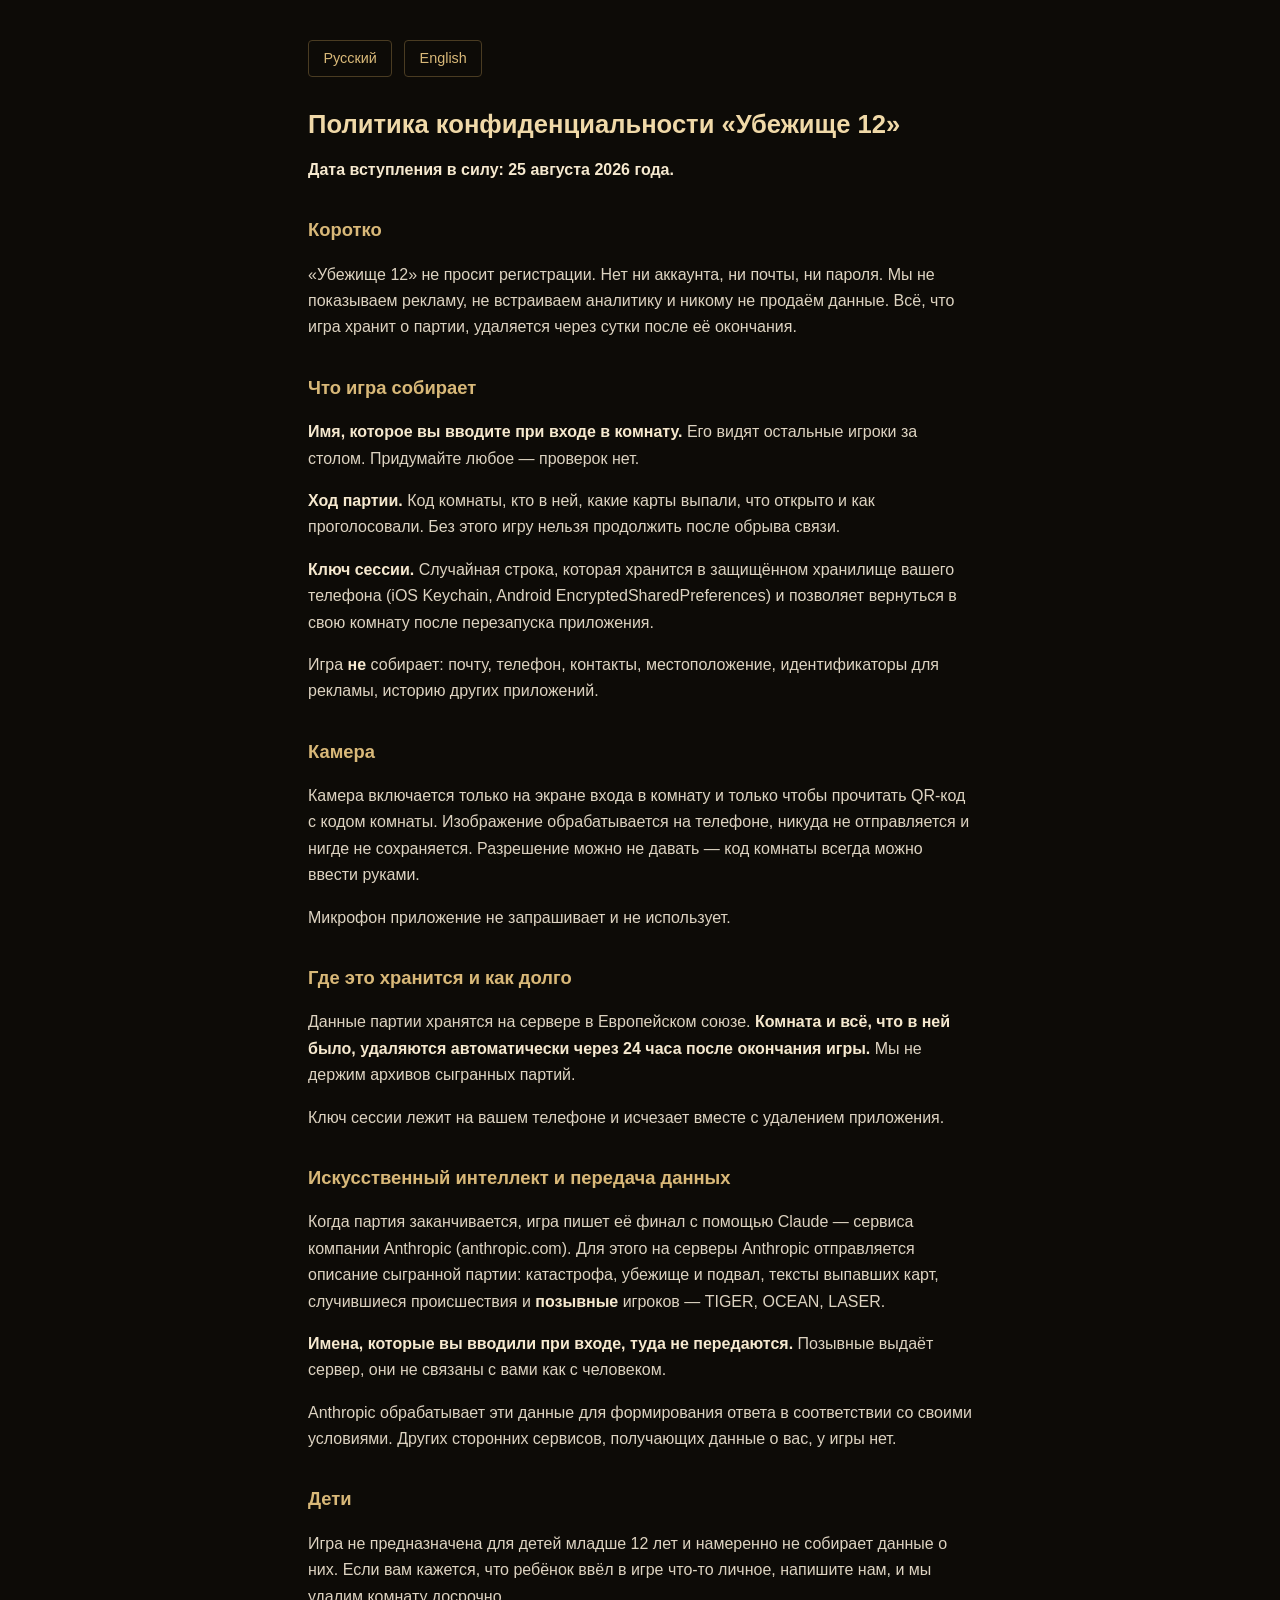
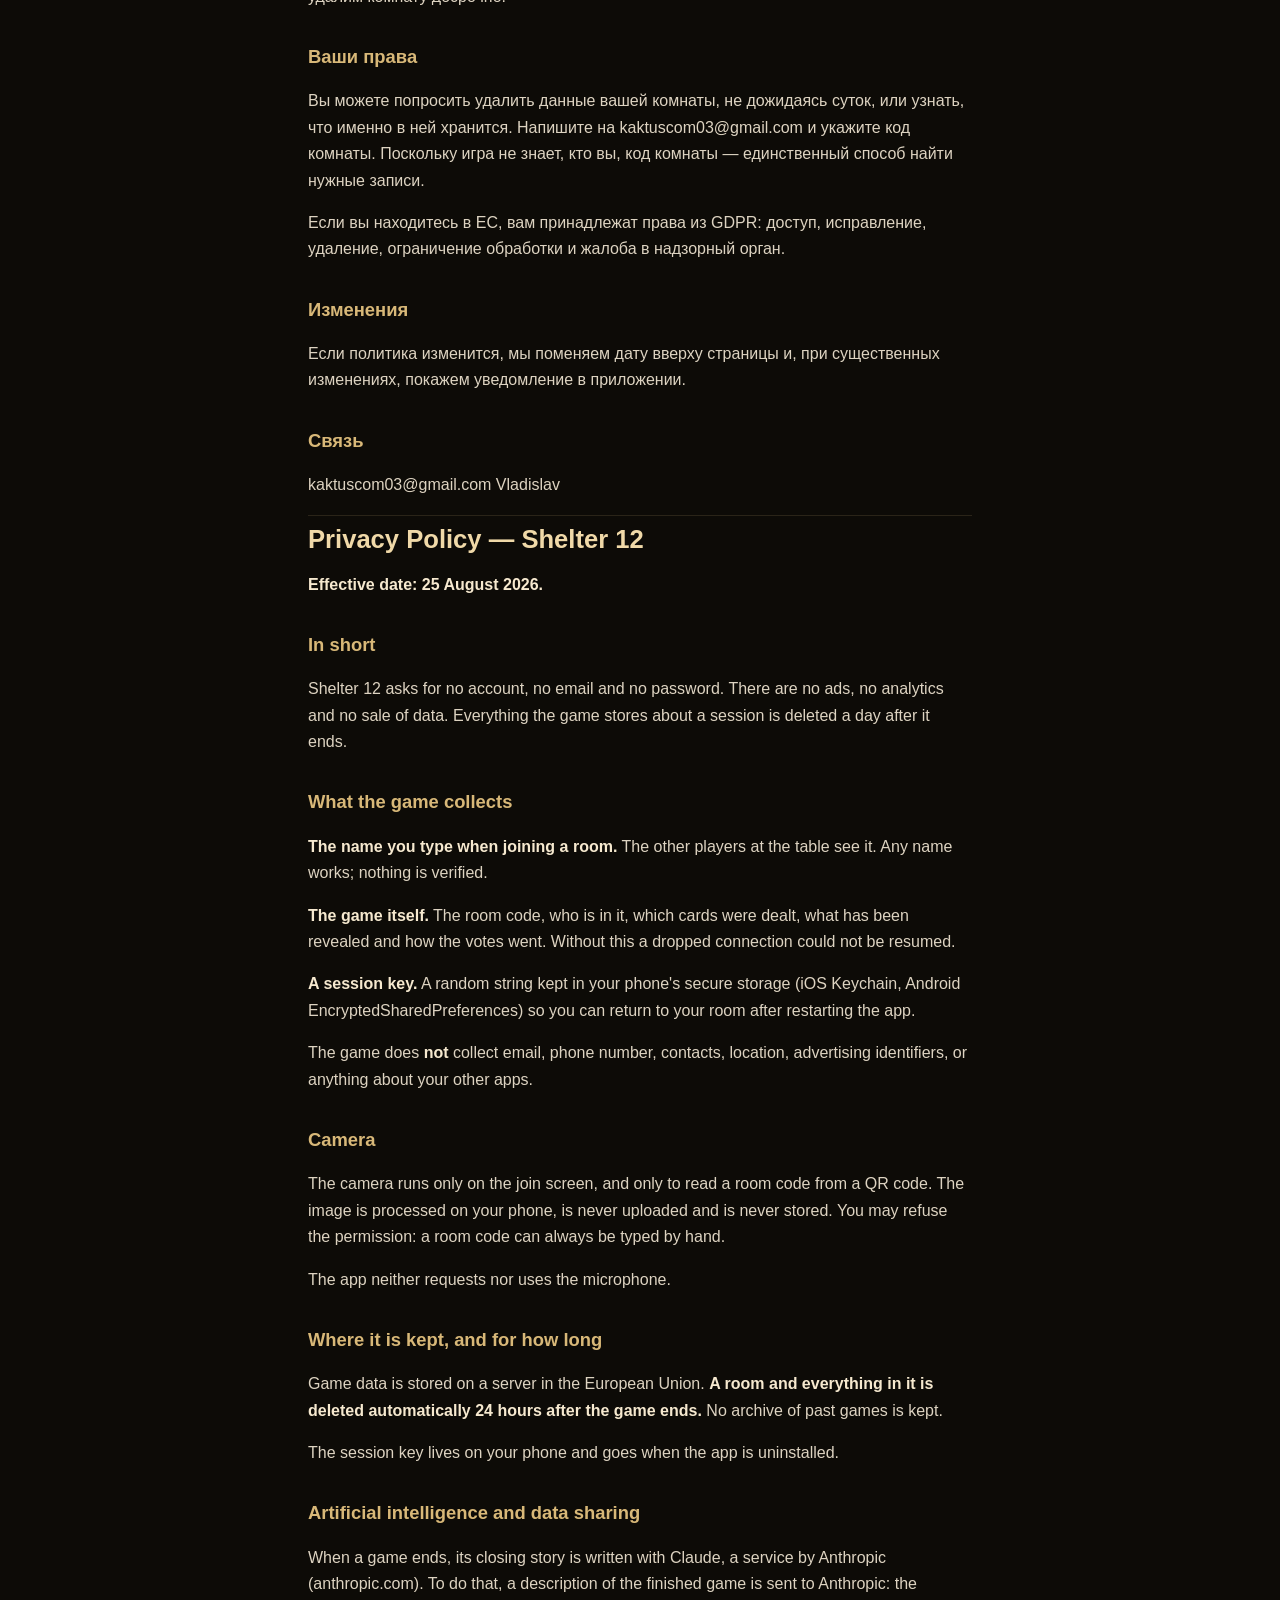
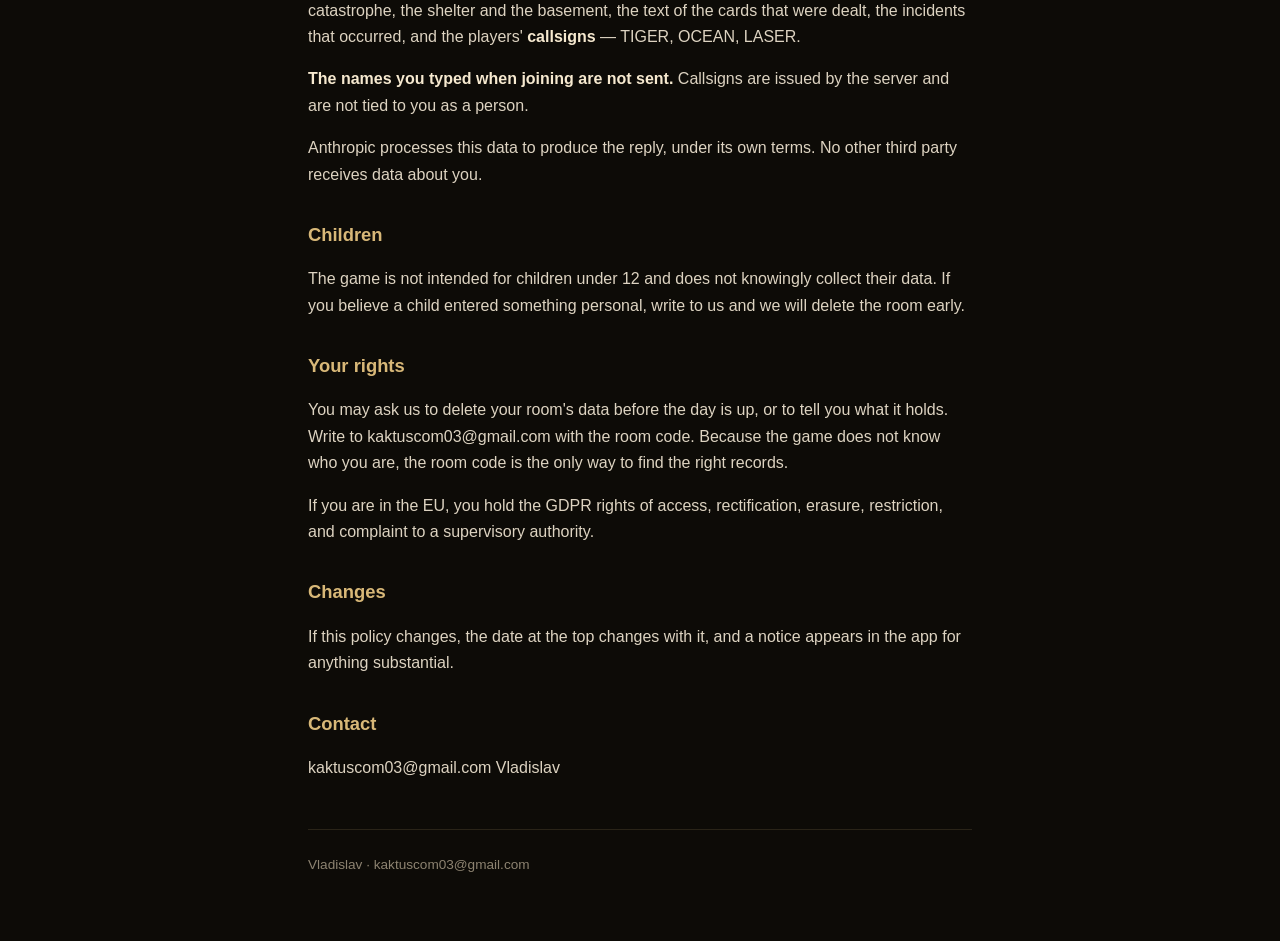
==== index.html @ 27c02cfc "publish the privacy policy the stores link to" ====
<!doctype html>
<html lang="ru">
<head>
<meta charset="utf-8">
<meta name="viewport" content="width=device-width, initial-scale=1">
<title>Убежище 12 — политика конфиденциальности</title>
<style>
  :root { color-scheme: dark; }
  * { box-sizing: border-box; }
  body {
    margin: 0;
    background: #0d0b07;
    color: #e6ddcc;
    font: 16px/1.65 -apple-system, BlinkMacSystemFont, "Segoe UI", Roboto, sans-serif;
  }
  main { max-width: 44rem; margin: 0 auto; padding: 2.5rem 1.25rem 4rem; }
  h1 { font-size: 1.6rem; line-height: 1.25; color: #f0d9a8; margin: 2.5rem 0 1rem; }
  h1:first-of-type { margin-top: 0; }
  h2 { font-size: 1.15rem; color: #d8b878; margin: 2rem 0 .6rem; }
  p, li { color: #ddd3c1; }
  strong { color: #f6e9cf; }
  code { background: #1c1811; padding: .1em .35em; border-radius: 3px; font-size: .92em; color: #f0d9a8; }
  ul { padding-left: 1.2rem; }
  li { margin: .3rem 0; }
  hr { border: 0; border-top: 1px solid #2a2418; }
  .langs { display: flex; gap: .75rem; margin-bottom: 2rem; }
  .langs a {
    color: #d8b878; text-decoration: none; border: 1px solid #4a3c22;
    padding: .35rem .9rem; border-radius: 4px; font-size: .9rem;
  }
  .langs a:hover { background: #1c1811; }
  section { scroll-margin-top: 1rem; }
  footer { margin-top: 3rem; padding-top: 1.5rem; border-top: 1px solid #2a2418; color: #8d8371; font-size: .85rem; }
</style>
</head>
<body>
<main>
  <nav class="langs"><a href="#ru">Русский</a><a href="#en">English</a></nav>
  <section id="ru">
<h1>Политика конфиденциальности «Убежище 12»</h1>
<p><strong>Дата вступления в силу: 25 августа 2026 года.</strong></p>
<h2>Коротко</h2>
<p>«Убежище 12» не просит регистрации. Нет ни аккаунта, ни почты, ни пароля. Мы не показываем рекламу, не встраиваем аналитику и никому не продаём данные. Всё, что игра хранит о партии, удаляется через сутки после её окончания.</p>
<h2>Что игра собирает</h2>
<p><strong>Имя, которое вы вводите при входе в комнату.</strong> Его видят остальные игроки за столом. Придумайте любое — проверок нет.</p>
<p><strong>Ход партии.</strong> Код комнаты, кто в ней, какие карты выпали, что открыто и как проголосовали. Без этого игру нельзя продолжить после обрыва связи.</p>
<p><strong>Ключ сессии.</strong> Случайная строка, которая хранится в защищённом хранилище вашего телефона (iOS Keychain, Android EncryptedSharedPreferences) и позволяет вернуться в свою комнату после перезапуска приложения.</p>
<p>Игра <strong>не</strong> собирает: почту, телефон, контакты, местоположение, идентификаторы для рекламы, историю других приложений.</p>
<h2>Камера</h2>
<p>Камера включается только на экране входа в комнату и только чтобы прочитать QR-код с кодом комнаты. Изображение обрабатывается на телефоне, никуда не отправляется и нигде не сохраняется. Разрешение можно не давать — код комнаты всегда можно ввести руками.</p>
<p>Микрофон приложение не запрашивает и не использует.</p>
<h2>Где это хранится и как долго</h2>
<p>Данные партии хранятся на сервере в Европейском союзе. <strong>Комната и всё, что в ней было, удаляются автоматически через 24 часа после окончания игры.</strong> Мы не держим архивов сыгранных партий.</p>
<p>Ключ сессии лежит на вашем телефоне и исчезает вместе с удалением приложения.</p>
<h2>Искусственный интеллект и передача данных</h2>
<p>Когда партия заканчивается, игра пишет её финал с помощью Claude — сервиса компании Anthropic (anthropic.com). Для этого на серверы Anthropic отправляется описание сыгранной партии: катастрофа, убежище и подвал, тексты выпавших карт, случившиеся происшествия и <strong>позывные</strong> игроков — TIGER, OCEAN, LASER.</p>
<p><strong>Имена, которые вы вводили при входе, туда не передаются.</strong> Позывные выдаёт сервер, они не связаны с вами как с человеком.</p>
<p>Anthropic обрабатывает эти данные для формирования ответа в соответствии со своими условиями. Других сторонних сервисов, получающих данные о вас, у игры нет.</p>
<h2>Дети</h2>
<p>Игра не предназначена для детей младше 12 лет и намеренно не собирает данные о них. Если вам кажется, что ребёнок ввёл в игре что-то личное, напишите нам, и мы удалим комнату досрочно.</p>
<h2>Ваши права</h2>
<p>Вы можете попросить удалить данные вашей комнаты, не дожидаясь суток, или узнать, что именно в ней хранится. Напишите на kaktuscom03@gmail.com и укажите код комнаты. Поскольку игра не знает, кто вы, код комнаты — единственный способ найти нужные записи.</p>
<p>Если вы находитесь в ЕС, вам принадлежат права из GDPR: доступ, исправление, удаление, ограничение обработки и жалоба в надзорный орган.</p>
<h2>Изменения</h2>
<p>Если политика изменится, мы поменяем дату вверху страницы и, при существенных изменениях, покажем уведомление в приложении.</p>
<h2>Связь</h2>
<p>kaktuscom03@gmail.com Vladislav</p>
  </section>
  <hr>
  <section id="en">
<h1>Privacy Policy — Shelter 12</h1>
<p><strong>Effective date: 25 August 2026.</strong></p>
<h2>In short</h2>
<p>Shelter 12 asks for no account, no email and no password. There are no ads, no analytics and no sale of data. Everything the game stores about a session is deleted a day after it ends.</p>
<h2>What the game collects</h2>
<p><strong>The name you type when joining a room.</strong> The other players at the table see it. Any name works; nothing is verified.</p>
<p><strong>The game itself.</strong> The room code, who is in it, which cards were dealt, what has been revealed and how the votes went. Without this a dropped connection could not be resumed.</p>
<p><strong>A session key.</strong> A random string kept in your phone's secure storage (iOS Keychain, Android EncryptedSharedPreferences) so you can return to your room after restarting the app.</p>
<p>The game does <strong>not</strong> collect email, phone number, contacts, location, advertising identifiers, or anything about your other apps.</p>
<h2>Camera</h2>
<p>The camera runs only on the join screen, and only to read a room code from a QR code. The image is processed on your phone, is never uploaded and is never stored. You may refuse the permission: a room code can always be typed by hand.</p>
<p>The app neither requests nor uses the microphone.</p>
<h2>Where it is kept, and for how long</h2>
<p>Game data is stored on a server in the European Union. <strong>A room and everything in it is deleted automatically 24 hours after the game ends.</strong> No archive of past games is kept.</p>
<p>The session key lives on your phone and goes when the app is uninstalled.</p>
<h2>Artificial intelligence and data sharing</h2>
<p>When a game ends, its closing story is written with Claude, a service by Anthropic (anthropic.com). To do that, a description of the finished game is sent to Anthropic: the catastrophe, the shelter and the basement, the text of the cards that were dealt, the incidents that occurred, and the players' <strong>callsigns</strong> — TIGER, OCEAN, LASER.</p>
<p><strong>The names you typed when joining are not sent.</strong> Callsigns are issued by the server and are not tied to you as a person.</p>
<p>Anthropic processes this data to produce the reply, under its own terms. No other third party receives data about you.</p>
<h2>Children</h2>
<p>The game is not intended for children under 12 and does not knowingly collect their data. If you believe a child entered something personal, write to us and we will delete the room early.</p>
<h2>Your rights</h2>
<p>You may ask us to delete your room's data before the day is up, or to tell you what it holds. Write to kaktuscom03@gmail.com with the room code. Because the game does not know who you are, the room code is the only way to find the right records.</p>
<p>If you are in the EU, you hold the GDPR rights of access, rectification, erasure, restriction, and complaint to a supervisory authority.</p>
<h2>Changes</h2>
<p>If this policy changes, the date at the top changes with it, and a notice appears in the app for anything substantial.</p>
<h2>Contact</h2>
<p>kaktuscom03@gmail.com Vladislav</p>
  </section>
  <footer>Vladislav · kaktuscom03@gmail.com</footer>
</main>
</body>
</html>
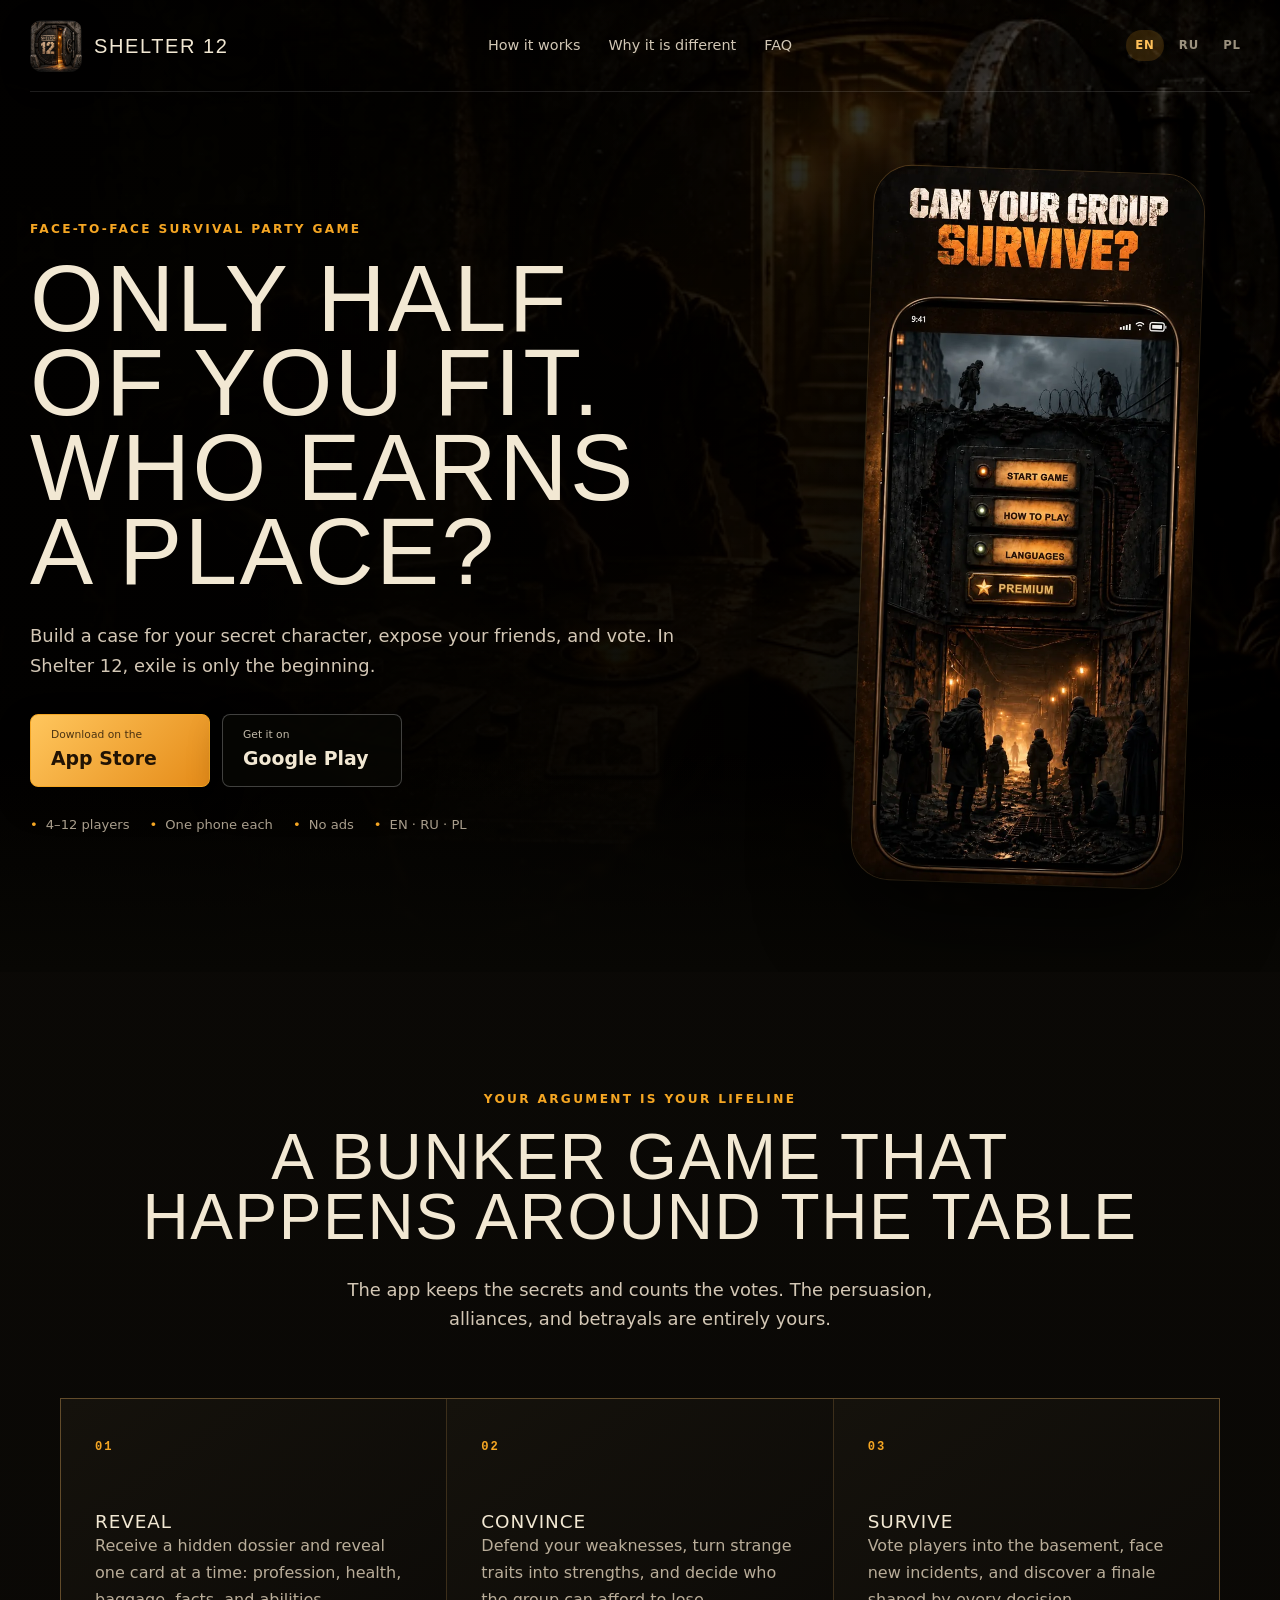
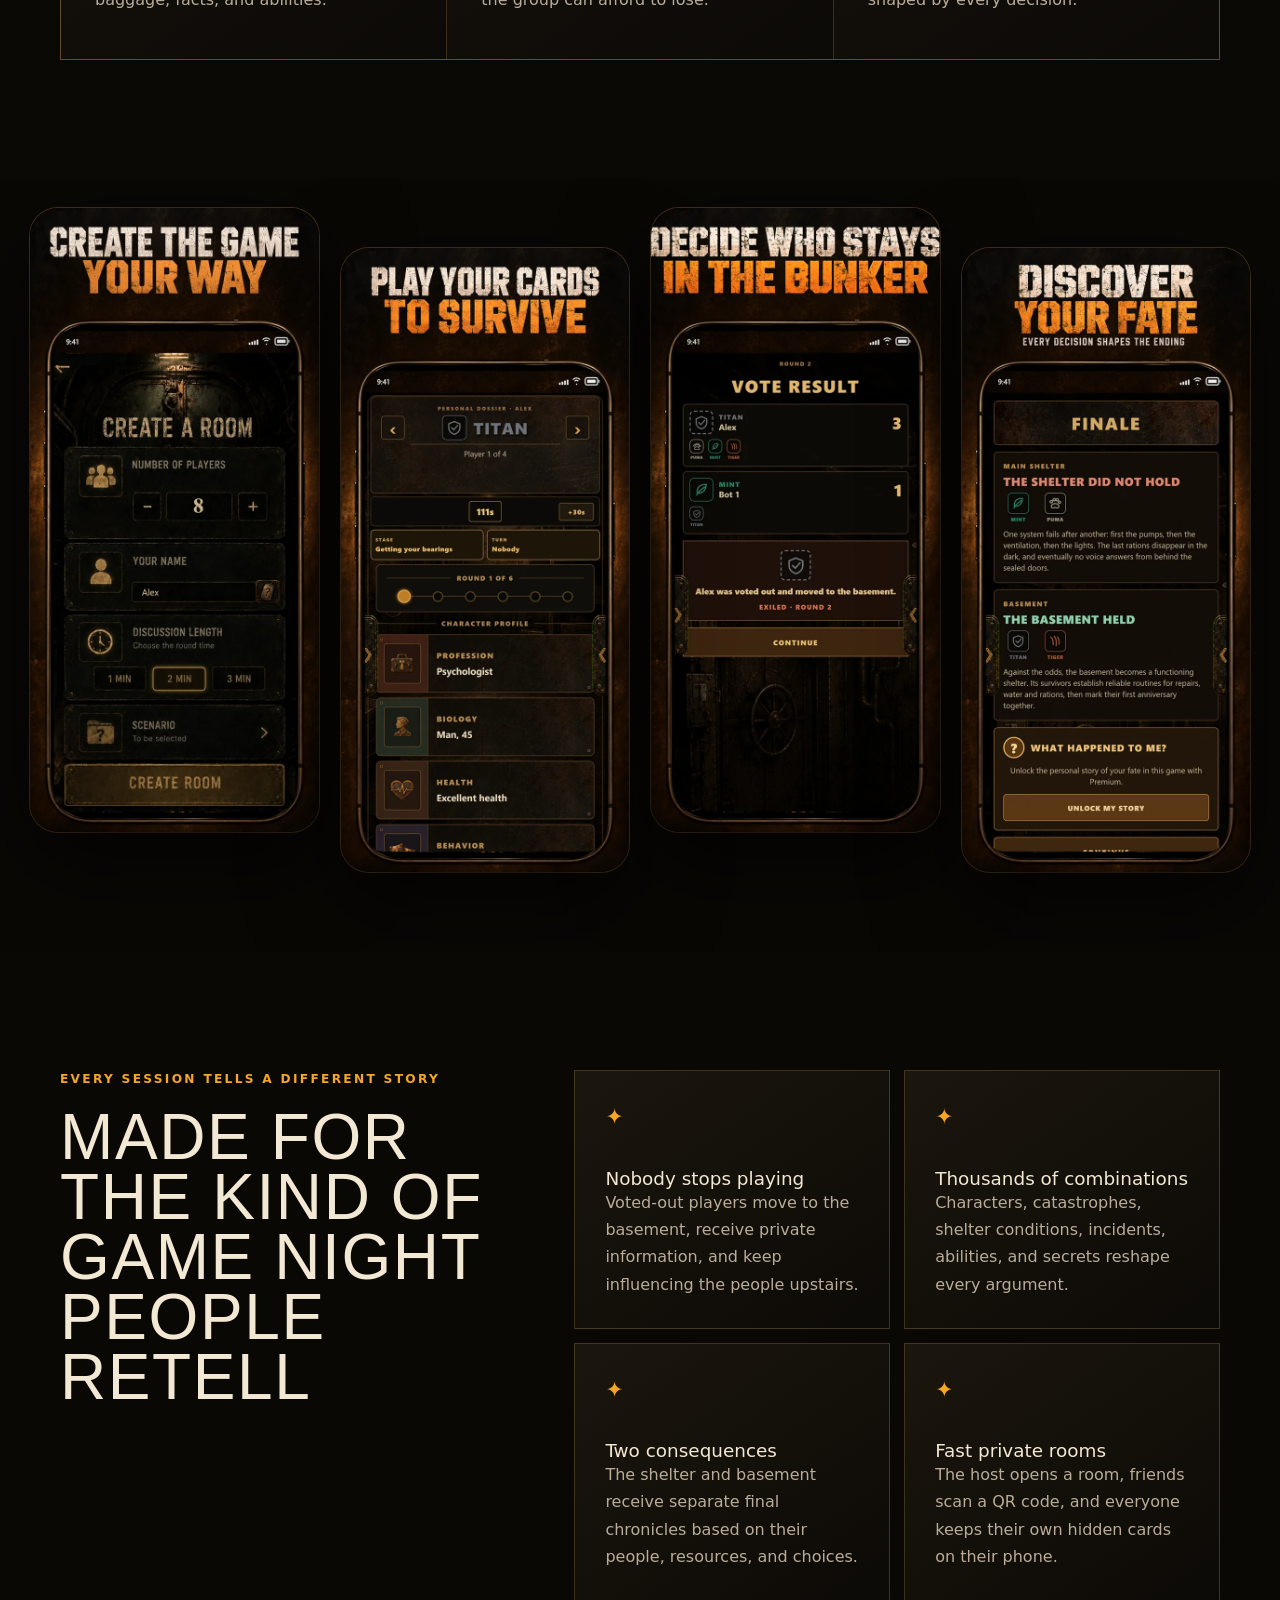
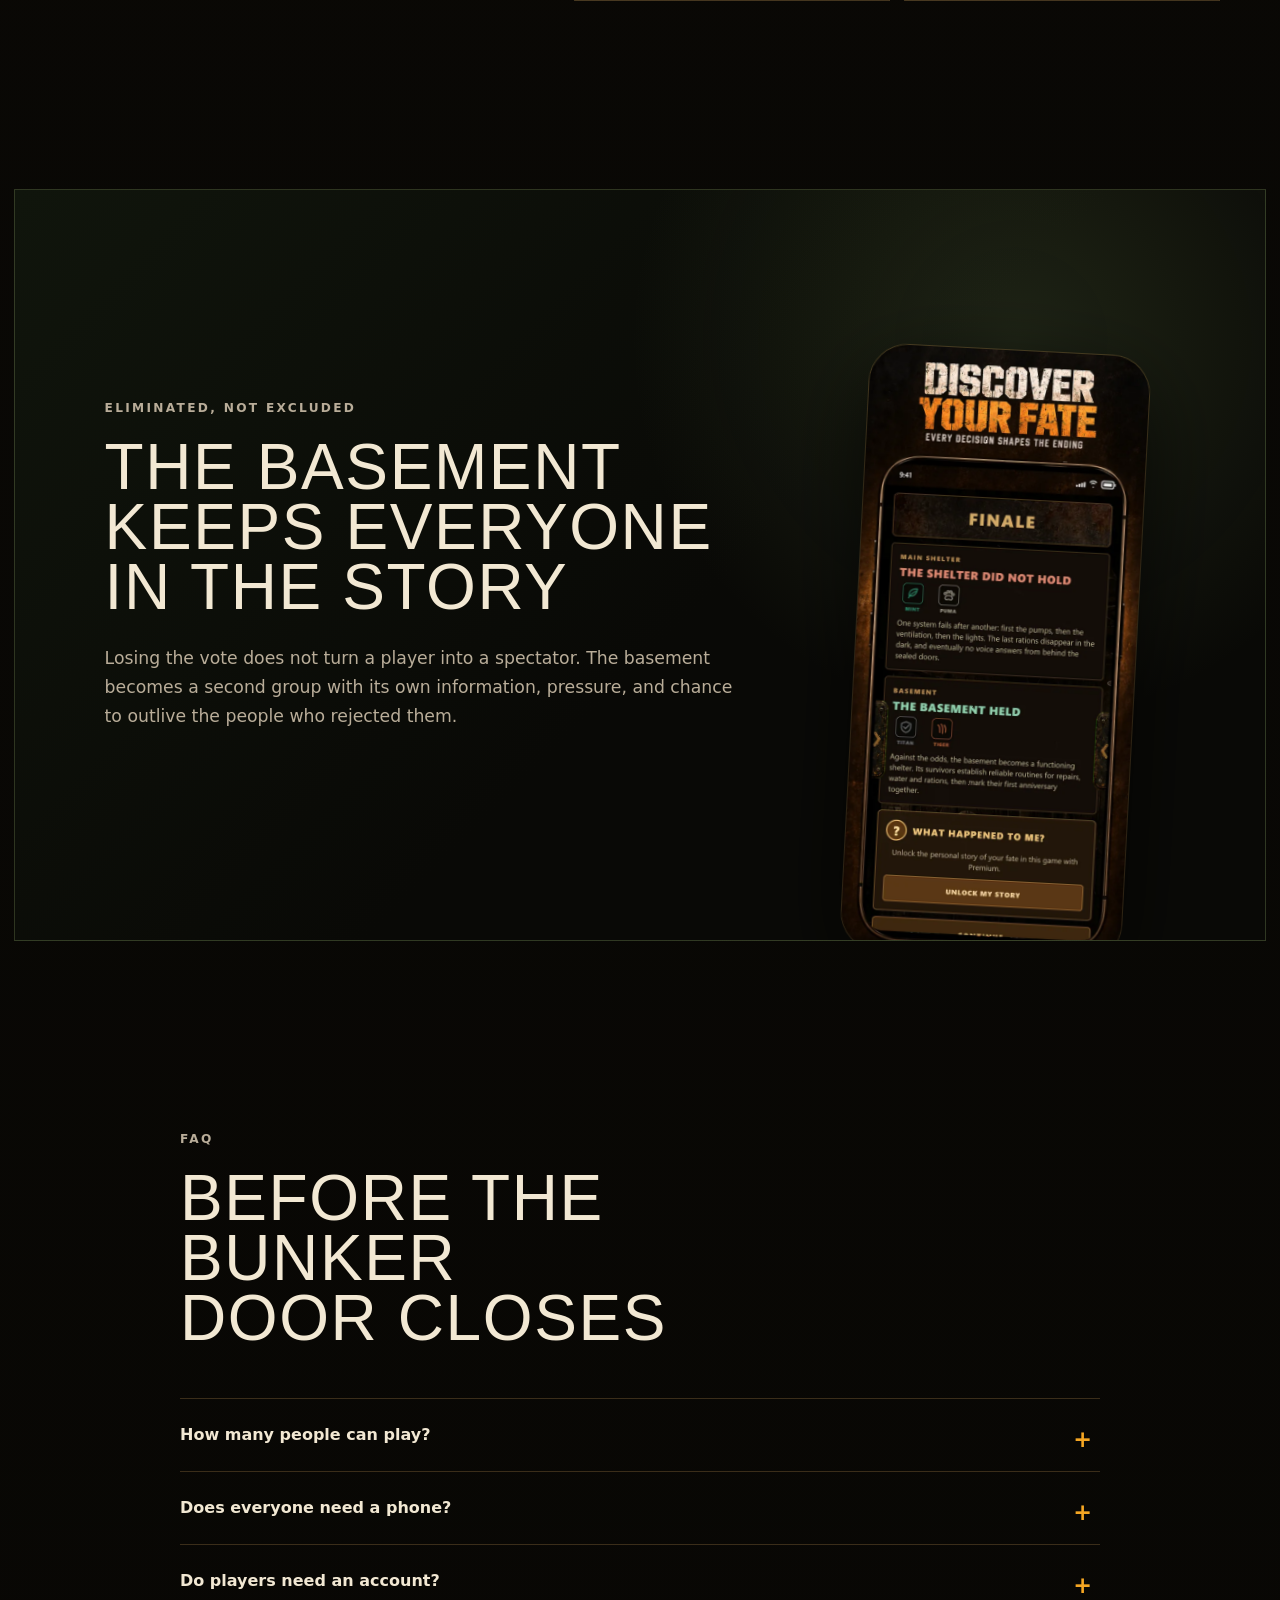
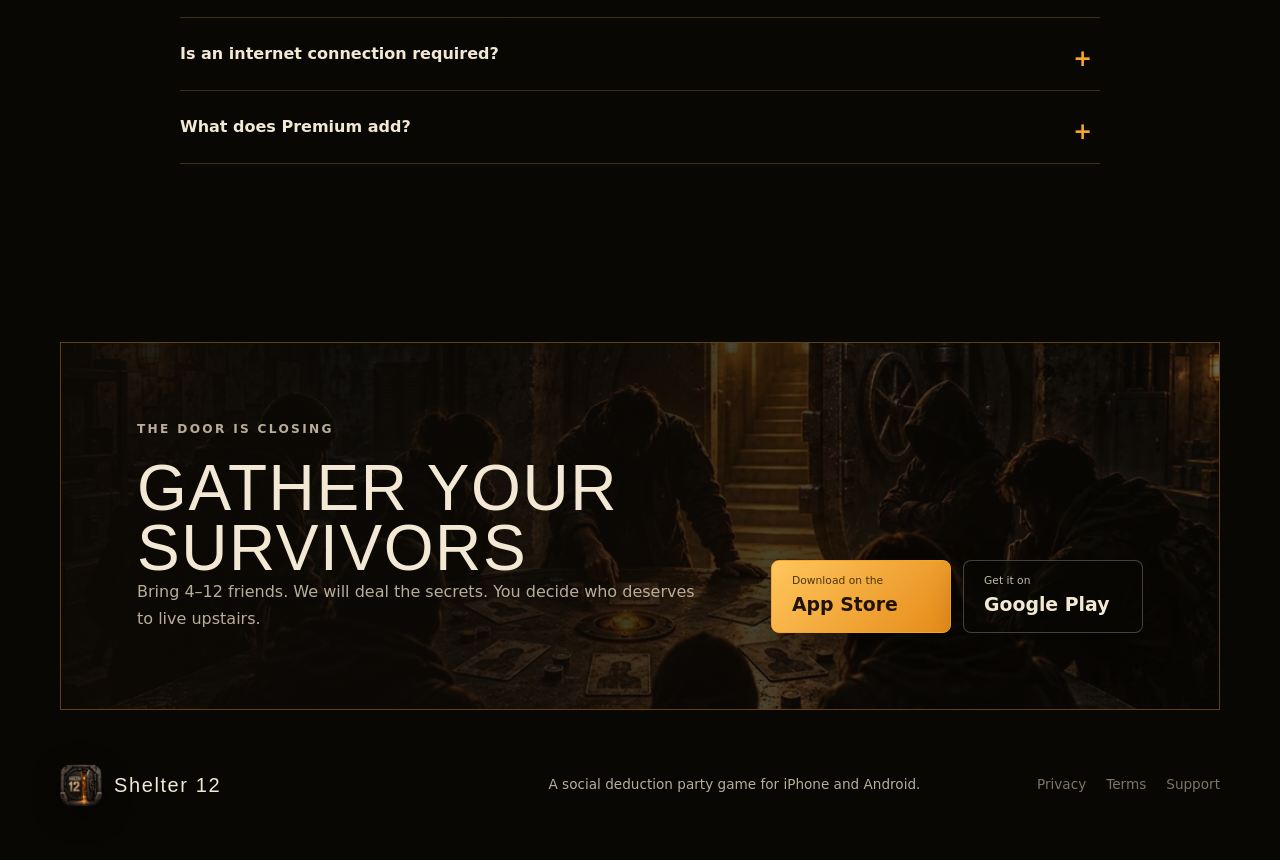
==== commit 78dcb162: "launch multilingual Shelter 12 landing page" ====
--- a/index.html
+++ b/index.html
@@ -1,103 +1,2 @@
-<!doctype html>
-<html lang="ru">
-<head>
-<meta charset="utf-8">
-<meta name="viewport" content="width=device-width, initial-scale=1">
-<title>Убежище 12 — политика конфиденциальности</title>
-<style>
-  :root { color-scheme: dark; }
-  * { box-sizing: border-box; }
-  body {
-    margin: 0;
-    background: #0d0b07;
-    color: #e6ddcc;
-    font: 16px/1.65 -apple-system, BlinkMacSystemFont, "Segoe UI", Roboto, sans-serif;
-  }
-  main { max-width: 44rem; margin: 0 auto; padding: 2.5rem 1.25rem 4rem; }
-  h1 { font-size: 1.6rem; line-height: 1.25; color: #f0d9a8; margin: 2.5rem 0 1rem; }
-  h1:first-of-type { margin-top: 0; }
-  h2 { font-size: 1.15rem; color: #d8b878; margin: 2rem 0 .6rem; }
-  p, li { color: #ddd3c1; }
-  strong { color: #f6e9cf; }
-  code { background: #1c1811; padding: .1em .35em; border-radius: 3px; font-size: .92em; color: #f0d9a8; }
-  ul { padding-left: 1.2rem; }
-  li { margin: .3rem 0; }
-  hr { border: 0; border-top: 1px solid #2a2418; }
-  .langs { display: flex; gap: .75rem; margin-bottom: 2rem; }
-  .langs a {
-    color: #d8b878; text-decoration: none; border: 1px solid #4a3c22;
-    padding: .35rem .9rem; border-radius: 4px; font-size: .9rem;
-  }
-  .langs a:hover { background: #1c1811; }
-  section { scroll-margin-top: 1rem; }
-  footer { margin-top: 3rem; padding-top: 1.5rem; border-top: 1px solid #2a2418; color: #8d8371; font-size: .85rem; }
-</style>
-</head>
-<body>
-<main>
-  <nav class="langs"><a href="#ru">Русский</a><a href="#en">English</a></nav>
-  <section id="ru">
-<h1>Политика конфиденциальности «Убежище 12»</h1>
-<p><strong>Дата вступления в силу: 25 августа 2026 года.</strong></p>
-<h2>Коротко</h2>
-<p>«Убежище 12» не просит регистрации. Нет ни аккаунта, ни почты, ни пароля. Мы не показываем рекламу, не встраиваем аналитику и никому не продаём данные. Всё, что игра хранит о партии, удаляется через сутки после её окончания.</p>
-<h2>Что игра собирает</h2>
-<p><strong>Имя, которое вы вводите при входе в комнату.</strong> Его видят остальные игроки за столом. Придумайте любое — проверок нет.</p>
-<p><strong>Ход партии.</strong> Код комнаты, кто в ней, какие карты выпали, что открыто и как проголосовали. Без этого игру нельзя продолжить после обрыва связи.</p>
-<p><strong>Ключ сессии.</strong> Случайная строка, которая хранится в защищённом хранилище вашего телефона (iOS Keychain, Android EncryptedSharedPreferences) и позволяет вернуться в свою комнату после перезапуска приложения.</p>
-<p>Игра <strong>не</strong> собирает: почту, телефон, контакты, местоположение, идентификаторы для рекламы, историю других приложений.</p>
-<h2>Камера</h2>
-<p>Камера включается только на экране входа в комнату и только чтобы прочитать QR-код с кодом комнаты. Изображение обрабатывается на телефоне, никуда не отправляется и нигде не сохраняется. Разрешение можно не давать — код комнаты всегда можно ввести руками.</p>
-<p>Микрофон приложение не запрашивает и не использует.</p>
-<h2>Где это хранится и как долго</h2>
-<p>Данные партии хранятся на сервере в Европейском союзе. <strong>Комната и всё, что в ней было, удаляются автоматически через 24 часа после окончания игры.</strong> Мы не держим архивов сыгранных партий.</p>
-<p>Ключ сессии лежит на вашем телефоне и исчезает вместе с удалением приложения.</p>
-<h2>Искусственный интеллект и передача данных</h2>
-<p>Когда партия заканчивается, игра пишет её финал с помощью Claude — сервиса компании Anthropic (anthropic.com). Для этого на серверы Anthropic отправляется описание сыгранной партии: катастрофа, убежище и подвал, тексты выпавших карт, случившиеся происшествия и <strong>позывные</strong> игроков — TIGER, OCEAN, LASER.</p>
-<p><strong>Имена, которые вы вводили при входе, туда не передаются.</strong> Позывные выдаёт сервер, они не связаны с вами как с человеком.</p>
-<p>Anthropic обрабатывает эти данные для формирования ответа в соответствии со своими условиями. Других сторонних сервисов, получающих данные о вас, у игры нет.</p>
-<h2>Дети</h2>
-<p>Игра не предназначена для детей младше 12 лет и намеренно не собирает данные о них. Если вам кажется, что ребёнок ввёл в игре что-то личное, напишите нам, и мы удалим комнату досрочно.</p>
-<h2>Ваши права</h2>
-<p>Вы можете попросить удалить данные вашей комнаты, не дожидаясь суток, или узнать, что именно в ней хранится. Напишите на kaktuscom03@gmail.com и укажите код комнаты. Поскольку игра не знает, кто вы, код комнаты — единственный способ найти нужные записи.</p>
-<p>Если вы находитесь в ЕС, вам принадлежат права из GDPR: доступ, исправление, удаление, ограничение обработки и жалоба в надзорный орган.</p>
-<h2>Изменения</h2>
-<p>Если политика изменится, мы поменяем дату вверху страницы и, при существенных изменениях, покажем уведомление в приложении.</p>
-<h2>Связь</h2>
-<p>kaktuscom03@gmail.com Vladislav</p>
-  </section>
-  <hr>
-  <section id="en">
-<h1>Privacy Policy — Shelter 12</h1>
-<p><strong>Effective date: 25 August 2026.</strong></p>
-<h2>In short</h2>
-<p>Shelter 12 asks for no account, no email and no password. There are no ads, no analytics and no sale of data. Everything the game stores about a session is deleted a day after it ends.</p>
-<h2>What the game collects</h2>
-<p><strong>The name you type when joining a room.</strong> The other players at the table see it. Any name works; nothing is verified.</p>
-<p><strong>The game itself.</strong> The room code, who is in it, which cards were dealt, what has been revealed and how the votes went. Without this a dropped connection could not be resumed.</p>
-<p><strong>A session key.</strong> A random string kept in your phone's secure storage (iOS Keychain, Android EncryptedSharedPreferences) so you can return to your room after restarting the app.</p>
-<p>The game does <strong>not</strong> collect email, phone number, contacts, location, advertising identifiers, or anything about your other apps.</p>
-<h2>Camera</h2>
-<p>The camera runs only on the join screen, and only to read a room code from a QR code. The image is processed on your phone, is never uploaded and is never stored. You may refuse the permission: a room code can always be typed by hand.</p>
-<p>The app neither requests nor uses the microphone.</p>
-<h2>Where it is kept, and for how long</h2>
-<p>Game data is stored on a server in the European Union. <strong>A room and everything in it is deleted automatically 24 hours after the game ends.</strong> No archive of past games is kept.</p>
-<p>The session key lives on your phone and goes when the app is uninstalled.</p>
-<h2>Artificial intelligence and data sharing</h2>
-<p>When a game ends, its closing story is written with Claude, a service by Anthropic (anthropic.com). To do that, a description of the finished game is sent to Anthropic: the catastrophe, the shelter and the basement, the text of the cards that were dealt, the incidents that occurred, and the players' <strong>callsigns</strong> — TIGER, OCEAN, LASER.</p>
-<p><strong>The names you typed when joining are not sent.</strong> Callsigns are issued by the server and are not tied to you as a person.</p>
-<p>Anthropic processes this data to produce the reply, under its own terms. No other third party receives data about you.</p>
-<h2>Children</h2>
-<p>The game is not intended for children under 12 and does not knowingly collect their data. If you believe a child entered something personal, write to us and we will delete the room early.</p>
-<h2>Your rights</h2>
-<p>You may ask us to delete your room's data before the day is up, or to tell you what it holds. Write to kaktuscom03@gmail.com with the room code. Because the game does not know who you are, the room code is the only way to find the right records.</p>
-<p>If you are in the EU, you hold the GDPR rights of access, rectification, erasure, restriction, and complaint to a supervisory authority.</p>
-<h2>Changes</h2>
-<p>If this policy changes, the date at the top changes with it, and a notice appears in the app for anything substantial.</p>
-<h2>Contact</h2>
-<p>kaktuscom03@gmail.com Vladislav</p>
-  </section>
-  <footer>Vladislav · kaktuscom03@gmail.com</footer>
-</main>
-</body>
-</html>
+<!DOCTYPE html><html lang="en"><head><meta charSet="utf-8"/><meta name="viewport" content="width=device-width, initial-scale=1"/><link rel="preload" href="screens/survive.webp" as="image" fetchPriority="high"/><link rel="preload" href="app-icon.webp" as="image"/><link rel="stylesheet" href="assets/index-Bi7qeIgd.css" data-rsc-css-href="assets/index-Bi7qeIgd.css" data-precedence="vite-rsc/importer-resources"/><title>Shelter 12 — Bunker Party Game for 4–12 Friends | Shelter 12</title><meta name="description" content="Reveal secrets, debate, vote, and survive. Shelter 12 is a face-to-face social deduction party game for 4–12 friends on iPhone and Android."/><meta name="application-name" content="Shelter 12"/><meta name="keywords" content="party game,social deduction game,bunker game,survival game,game night,games for friends"/><meta name="author" content="Shelter 12"/><meta name="creator" content="Shelter 12"/><meta property="og:title" content="Shelter 12: Bunker Party Game"/><meta property="og:description" content="Only half of your friends fit. Debate, vote, and discover who survives."/><meta property="og:site_name" content="Shelter 12"/><meta property="og:type" content="website"/><meta property="og:locale" content="en_US"/><meta property="og:image" content="https://vladekmarch.github.io/og.png"/><meta property="og:image:width" content="1200"/><meta property="og:image:height" content="630"/><meta property="og:image:alt" content="Shelter 12 — Only half of you fit"/><meta name="twitter:card" content="summary_large_image"/><meta name="twitter:title" content="Shelter 12: Bunker Party Game"/><meta name="twitter:description" content="Only half of your friends fit. Who earns a place?"/><meta name="twitter:image" content="https://vladekmarch.github.io/og.png"/><link rel="icon" href="https://vladekmarch.github.io/app-icon.webp"/><link rel="apple-touch-icon" href="https://vladekmarch.github.io/app-icon.webp"/><link rel="canonical" href="https://vladekmarch.github.io/"/><link rel="alternate" hrefLang="en" href="https://vladekmarch.github.io/"/><link rel="alternate" hrefLang="ru" href="https://vladekmarch.github.io/ru"/><link rel="alternate" hrefLang="pl" href="https://vladekmarch.github.io/pl"/><meta name="theme-color" content="#0b0906"/><meta name="color-scheme" content="dark"/>
+</head><body><main lang="en"><script type="application/ld+json">{"@context":"https://schema.org","@type":"VideoGame","name":"Shelter 12: Bunker Party Game","description":"A face-to-face social deduction party game for 4–12 friends.","genre":["Party game","Social deduction","Board game"],"numberOfPlayers":{"@type":"QuantitativeValue","minValue":4,"maxValue":12},"operatingSystem":["iOS","Android"],"applicationCategory":"GameApplication","inLanguage":["en","ru","pl"],"offers":{"@type":"Offer","price":"0","priceCurrency":"USD"},"downloadUrl":["https://apps.apple.com/app/id6805146649","https://play.google.com/store/apps/details?id=com.shelter12.app"]}</script><header class="site-header"><a class="brand" href="/shelter12/" aria-label="Shelter 12 home"><img src="app-icon.webp" alt="" width="52" height="52"/><span>SHELTER 12</span></a><nav class="top-nav" aria-label="Main navigation"><a href="#how">How it works</a><a href="#features">Why it is different</a><a href="#faq">FAQ</a></nav><nav class="languages" aria-label="Language"><a class="active" href="/shelter12/" hrefLang="en">EN</a><a class="" href="/shelter12/ru/" hrefLang="ru">RU</a><a class="" href="/shelter12/pl/" hrefLang="pl">PL</a></nav></header><section class="hero"><div class="hero-backdrop" aria-hidden="true"></div><div class="hero-copy"><p class="eyebrow">Face-to-face survival party game</p><h1>Only half of you fit. Who earns a place?</h1><p class="hero-lead">Build a case for your secret character, expose your friends, and vote. In Shelter 12, exile is only the beginning.</p><div class="store-actions"><a class="store-button primary" href="https://apps.apple.com/app/id6805146649" rel="noreferrer"><span class="store-small">Download on the</span><strong>App Store</strong></a><a class="store-button" href="https://play.google.com/store/apps/details?id=com.shelter12.app" rel="noreferrer"><span class="store-small">Get it on</span><strong>Google Play</strong></a></div><div class="proof-row" aria-label="Quick facts"><span>4–12 players</span><span>One phone each</span><span>No ads</span><span>EN · RU · PL</span></div></div><div class="hero-phone" aria-label="Shelter 12 game menu on an iPhone"><img src="screens/survive.webp" alt="Shelter 12 game menu on an iPhone" width="540" height="1168" fetchPriority="high"/></div></section><section class="section intro" id="how"><p class="section-kicker">Your argument is your lifeline</p><h2>A bunker game that happens around the table</h2><p class="section-lead">The app keeps the secrets and counts the votes. The persuasion, alliances, and betrayals are entirely yours.</p><div class="steps"><article class="step"><span class="step-number">0<!-- -->1</span><h3>Reveal</h3><p>Receive a hidden dossier and reveal one card at a time: profession, health, baggage, facts, and abilities.</p></article><article class="step"><span class="step-number">0<!-- -->2</span><h3>Convince</h3><p>Defend your weaknesses, turn strange traits into strengths, and decide who the group can afford to lose.</p></article><article class="step"><span class="step-number">0<!-- -->3</span><h3>Survive</h3><p>Vote players into the basement, face new incidents, and discover a finale shaped by every decision.</p></article></div></section><section class="screen-gallery" aria-label="Shelter 12 gameplay screenshots"><div class="gallery-track"><figure class="screen-card screen-1"><img src="screens/create.webp" alt="Creating a Shelter 12 game room" width="540" height="1168" loading="lazy"/></figure><figure class="screen-card screen-2"><img src="screens/character.webp" alt="A secret character dossier in Shelter 12" width="540" height="1168" loading="lazy"/></figure><figure class="screen-card screen-3"><img src="screens/vote.webp" alt="Voting to decide who enters the bunker" width="540" height="1168" loading="lazy"/></figure><figure class="screen-card screen-4"><img src="screens/finale.webp" alt="Two final stories for the shelter and basement" width="540" height="1168" loading="lazy"/></figure></div></section><section class="section features" id="features"><div class="feature-heading"><p class="section-kicker">Every session tells a different story</p><h2>Made for the kind of game night people retell</h2></div><div class="feature-grid"><article class="feature-card"><span class="feature-mark" aria-hidden="true">✦</span><h3>Nobody stops playing</h3><p>Voted-out players move to the basement, receive private information, and keep influencing the people upstairs.</p></article><article class="feature-card"><span class="feature-mark" aria-hidden="true">✦</span><h3>Thousands of combinations</h3><p>Characters, catastrophes, shelter conditions, incidents, abilities, and secrets reshape every argument.</p></article><article class="feature-card"><span class="feature-mark" aria-hidden="true">✦</span><h3>Two consequences</h3><p>The shelter and basement receive separate final chronicles based on their people, resources, and choices.</p></article><article class="feature-card"><span class="feature-mark" aria-hidden="true">✦</span><h3>Fast private rooms</h3><p>The host opens a room, friends scan a QR code, and everyone keeps their own hidden cards on their phone.</p></article></div></section><section class="basement-band"><div><p class="section-kicker">Eliminated, not excluded</p><h2>The basement keeps everyone in the story</h2><p>Losing the vote does not turn a player into a spectator. The basement becomes a second group with its own information, pressure, and chance to outlive the people who rejected them.</p></div><img src="screens/finale.webp" alt="Shelter 12 finale showing the outcomes of both groups" width="540" height="1168" loading="lazy"/></section><section class="section faq" id="faq"><p class="section-kicker">FAQ</p><h2>Before the bunker door closes</h2><div class="faq-list"><details><summary>How many people can play?</summary><p>Shelter 12 is designed for 4–12 people playing together in the same place.</p></details><details><summary>Does everyone need a phone?</summary><p>Yes. Each person uses an iPhone or Android phone for private cards, while the discussion happens face to face.</p></details><details><summary>Do players need an account?</summary><p>No account is needed for standard games. Optional sign-in is used to purchase and restore Premium.</p></details><details><summary>Is an internet connection required?</summary><p>Yes. Phones connect to the same private room through the Shelter 12 service.</p></details><details><summary>What does Premium add?</summary><p>Premium adds themed decks, controls for usefulness and difficulty, character differences, and personal epilogues.</p></details></div></section><section class="final-cta"><div><p class="section-kicker">The door is closing</p><h2>Gather your survivors</h2><p>Bring 4–12 friends. We will deal the secrets. You decide who deserves to live upstairs.</p></div><div class="store-actions"><a class="store-button primary" href="https://apps.apple.com/app/id6805146649" rel="noreferrer"><span class="store-small">Download on the</span><strong>App Store</strong></a><a class="store-button" href="https://play.google.com/store/apps/details?id=com.shelter12.app" rel="noreferrer"><span class="store-small">Get it on</span><strong>Google Play</strong></a></div></section><footer><div class="footer-brand"><img src="app-icon.webp" alt="" width="42" height="42"/><span>Shelter 12</span></div><p>A social deduction party game for iPhone and Android.</p><div class="footer-links"><a href="https://vladekmarch.github.io/shelter12/privacy/#en">Privacy</a><a href="https://vladekmarch.github.io/shelter12/privacy/#terms">Terms</a><a href="mailto:kaktuscom03@gmail.com">Support</a></div></footer></main></body></html>
--- a/assets/index-Bi7qeIgd.css
+++ b/assets/index-Bi7qeIgd.css
@@ -0,0 +1,2 @@
+/*! tailwindcss v4.2.1 | MIT License | https://tailwindcss.com */
+@layer theme{:root,:host{--font-sans:ui-sans-serif, system-ui, sans-serif, "Apple Color Emoji", "Segoe UI Emoji", "Segoe UI Symbol", "Noto Color Emoji";--font-mono:ui-monospace, SFMono-Regular, Menlo, Monaco, Consolas, "Liberation Mono", "Courier New", monospace;--spacing:.25rem;--default-font-family:var(--font-sans);--default-mono-font-family:var(--font-mono)}}@layer base{*,:after,:before,::backdrop{box-sizing:border-box;border:0 solid;margin:0;padding:0}::file-selector-button{box-sizing:border-box;border:0 solid;margin:0;padding:0}html,:host{-webkit-text-size-adjust:100%;tab-size:4;line-height:1.5;font-family:var(--default-font-family,ui-sans-serif, system-ui, sans-serif, "Apple Color Emoji", "Segoe UI Emoji", "Segoe UI Symbol", "Noto Color Emoji");font-feature-settings:var(--default-font-feature-settings,normal);font-variation-settings:var(--default-font-variation-settings,normal);-webkit-tap-highlight-color:transparent}hr{height:0;color:inherit;border-top-width:1px}abbr:where([title]){-webkit-text-decoration:underline dotted;text-decoration:underline dotted}h1,h2,h3,h4,h5,h6{font-size:inherit;font-weight:inherit}a{color:inherit;-webkit-text-decoration:inherit;-webkit-text-decoration:inherit;-webkit-text-decoration:inherit;-webkit-text-decoration:inherit;text-decoration:inherit}b,strong{font-weight:bolder}code,kbd,samp,pre{font-family:var(--default-mono-font-family,ui-monospace, SFMono-Regular, Menlo, Monaco, Consolas, "Liberation Mono", "Courier New", monospace);font-feature-settings:var(--default-mono-font-feature-settings,normal);font-variation-settings:var(--default-mono-font-variation-settings,normal);font-size:1em}small{font-size:80%}sub,sup{vertical-align:baseline;font-size:75%;line-height:0;position:relative}sub{bottom:-.25em}sup{top:-.5em}table{text-indent:0;border-color:inherit;border-collapse:collapse}:-moz-focusring{outline:auto}progress{vertical-align:baseline}summary{display:list-item}ol,ul,menu{list-style:none}img,svg,video,canvas,audio,iframe,embed,object{vertical-align:middle;display:block}img,video{max-width:100%;height:auto}button,input,select,optgroup,textarea{font:inherit;font-feature-settings:inherit;font-variation-settings:inherit;letter-spacing:inherit;color:inherit;opacity:1;background-color:#0000;border-radius:0}::file-selector-button{font:inherit;font-feature-settings:inherit;font-variation-settings:inherit;letter-spacing:inherit;color:inherit;opacity:1;background-color:#0000;border-radius:0}:where(select:is([multiple],[size])) optgroup{font-weight:bolder}:where(select:is([multiple],[size])) optgroup option{padding-inline-start:20px}::file-selector-button{margin-inline-end:4px}::placeholder{opacity:1}@supports (not ((-webkit-appearance:-apple-pay-button))) or (contain-intrinsic-size:1px){::placeholder{color:currentColor}@supports (color:color-mix(in lab, red, red)){::placeholder{color:color-mix(in oklab, currentcolor 50%, transparent)}}}textarea{resize:vertical}::-webkit-search-decoration{-webkit-appearance:none}::-webkit-date-and-time-value{min-height:1lh;text-align:inherit}::-webkit-datetime-edit{display:inline-flex}::-webkit-datetime-edit-fields-wrapper{padding:0}::-webkit-datetime-edit{padding-block:0}::-webkit-datetime-edit-year-field{padding-block:0}::-webkit-datetime-edit-month-field{padding-block:0}::-webkit-datetime-edit-day-field{padding-block:0}::-webkit-datetime-edit-hour-field{padding-block:0}::-webkit-datetime-edit-minute-field{padding-block:0}::-webkit-datetime-edit-second-field{padding-block:0}::-webkit-datetime-edit-millisecond-field{padding-block:0}::-webkit-datetime-edit-meridiem-field{padding-block:0}::-webkit-calendar-picker-indicator{line-height:1}:-moz-ui-invalid{box-shadow:none}button,input:where([type=button],[type=reset],[type=submit]){appearance:button}::file-selector-button{appearance:button}::-webkit-inner-spin-button{height:auto}::-webkit-outer-spin-button{height:auto}[hidden]:where(:not([hidden=until-found])){display:none!important}}@layer components;@layer utilities{.relative{position:relative}.start{inset-inline-start:var(--spacing)}.hidden{display:none}.table{display:table}}:root{--ink:#f2e8d3;--muted:#b9ad99;--dim:#7e7465;--black:#080704;--panel:#12100b;--panel-2:#19150e;--line:#d7a95c3d;--amber:#f5a623;--amber-soft:#d78a24;--green:#8ea765}*{box-sizing:border-box}html{scroll-behavior:smooth;background:var(--black)}body{background:radial-gradient(circle at 50% -10%, #7045143b, transparent 36rem), linear-gradient(180deg, #0b0906 0%, var(--black) 100%);color:var(--ink);-webkit-font-smoothing:antialiased;margin:0;font-family:Inter,ui-sans-serif,system-ui,-apple-system,BlinkMacSystemFont,Segoe UI,sans-serif}a{color:inherit;text-decoration:none}img{max-width:100%;display:block}.site-header{z-index:20;border-bottom:1px solid #ffffff1f;grid-template-columns:1fr auto 1fr;align-items:center;gap:28px;width:min(1220px,100% - 40px);min-height:92px;display:grid;position:absolute;top:0;left:50%;transform:translate(-50%)}.brand{align-items:center;gap:12px;width:max-content;display:inline-flex}.brand img,.footer-brand img{border-radius:12px;box-shadow:0 8px 28px #00000073}.brand span,.footer-brand span{letter-spacing:.08em;font-family:Impact,Haettenschweiler,Arial Narrow Bold,sans-serif;font-size:1.25rem}.top-nav{color:#d2c7b5;gap:28px;font-size:.9rem;display:flex}.top-nav a:hover,.footer-links a:hover{color:var(--amber)}.languages{justify-self:end;gap:6px;display:flex}.languages a{color:#9c927f;letter-spacing:.08em;border-radius:999px;padding:7px 9px;font-size:.73rem;font-weight:800}.languages a.active{color:#ffc15a;background:#f5a62329}.hero{isolation:isolate;grid-template-columns:minmax(0,1.1fr) minmax(300px,.7fr);align-items:center;gap:80px;min-height:800px;padding:170px max(24px,50vw - 610px) 88px;display:grid;position:relative;overflow:hidden}.hero:after{content:"";z-index:-1;background:linear-gradient(transparent, var(--black));height:220px;position:absolute;inset:auto 0 0}.hero-backdrop{z-index:-2;filter:saturate(.82)contrast(1.05);background:linear-gradient(90deg,#080704fa 5%,#080704cc 48%,#08070480 100%),linear-gradient(#08070459,#080704e0),url(../hero.webp) 50%/cover no-repeat;position:absolute;inset:0}.hero-copy{max-width:750px}.eyebrow,.section-kicker{color:var(--amber);letter-spacing:.19em;text-transform:uppercase;margin:0 0 18px;font-size:.76rem;font-weight:900}h1,h2,h3{text-wrap:balance;margin:0}h1,h2{text-transform:uppercase;letter-spacing:.025em;font-family:Impact,Haettenschweiler,Arial Narrow Bold,sans-serif;font-weight:500}h1{max-width:800px;font-size:clamp(3.8rem,7.4vw,7.1rem);line-height:.89}h2{font-size:clamp(2.7rem,5vw,5.15rem);line-height:.94}h3{font-size:1.15rem;line-height:1.15}.hero-lead,.section-lead{color:#d3c7b5;max-width:650px;margin:28px 0 0;font-size:clamp(1.05rem,1.4vw,1.28rem);line-height:1.65}.store-actions{flex-wrap:wrap;gap:12px;margin-top:34px;display:flex}.store-button{background:#080704b8;border:1px solid #ffffff3d;border-radius:8px;min-width:180px;padding:12px 20px 13px;transition:transform .2s,border-color .2s,background .2s;box-shadow:0 14px 34px #00000047}.store-button:hover{border-color:var(--amber);background:#15110a;transform:translateY(-2px)}.store-button.primary{color:#211304;border-color:var(--amber);background:linear-gradient(135deg,#ffc65d,#e58b18)}.store-small{opacity:.8;font-size:.67rem;display:block}.store-button strong{margin-top:1px;font-size:1.18rem;display:block}.proof-row{color:#a99e8c;flex-wrap:wrap;gap:10px 20px;margin-top:28px;font-size:.82rem;display:flex}.proof-row span:before{content:"•";color:var(--amber);margin-right:8px}.hero-phone{justify-self:center;width:min(330px,100%);transform:rotate(2deg)}.hero-phone img,.screen-card img,.basement-band img{border-radius:38px;box-shadow:0 30px 90px #000000b8,0 0 0 1px #e0aa5c47}.section{width:min(1160px,100% - 40px);margin:0 auto;padding:118px 0}.intro{text-align:center}.intro .section-lead{margin-inline:auto}.steps{border:1px solid var(--line);background:var(--line);text-align:left;grid-template-columns:repeat(3,1fr);gap:1px;margin-top:64px;display:grid}.step{background:linear-gradient(145deg,#15120c,#0c0a07);min-height:260px;padding:34px;position:relative}.step-number{color:var(--amber);letter-spacing:.16em;font:700 .76rem/1 ui-monospace,monospace}.step h3{text-transform:uppercase;letter-spacing:.05em;margin-top:54px}.step p,.feature-card p,.basement-band p,.faq p,.final-cta p,footer p{color:var(--muted);line-height:1.7}.screen-gallery{padding:30px 0 120px;overflow:hidden}.gallery-track{grid-template-columns:repeat(4,1fr);align-items:center;gap:22px;width:min(1220px,100% - 24px);margin:0 auto;display:grid}.screen-card{margin:0}.screen-card:nth-child(2),.screen-card:nth-child(4){transform:translateY(40px)}.screen-card img{border-radius:28px}.features{grid-template-columns:.8fr 1.2fr;align-items:start;gap:84px;display:grid}.feature-heading{position:sticky;top:36px}.feature-grid{grid-template-columns:repeat(2,1fr);gap:14px;display:grid}.feature-card{border:1px solid var(--line);background:linear-gradient(145deg,#1c170feb,#0c0a07eb);min-height:250px;padding:30px}.feature-mark{color:var(--amber);font-size:1.35rem}.feature-card h3{margin-top:34px}.basement-band{background:radial-gradient(circle at 80% 20%,#69814938,#0000 24rem),linear-gradient(135deg,#10150c,#090906 55%);border:1px solid #8ea76547;grid-template-columns:1fr 350px;align-items:center;gap:90px;width:min(1280px,100% - 28px);min-height:610px;margin:70px auto;padding:72px clamp(28px,7vw,96px);display:grid;overflow:hidden}.basement-band>div{max-width:720px}.basement-band p:not(.section-kicker){margin-top:26px;font-size:1.08rem}.basement-band img{justify-self:center;width:280px;transform:rotate(3deg)translateY(88px)}.faq{max-width:920px}.faq h2{max-width:700px}.faq-list{border-top:1px solid var(--line);margin-top:50px}details{border-bottom:1px solid var(--line)}summary{cursor:pointer;padding:24px 42px 24px 0;font-weight:800;list-style:none;position:relative}summary::-webkit-details-marker{display:none}summary:after{content:"+";color:var(--amber);font-size:1.4rem;position:absolute;right:8px}details[open] summary:after{content:"–"}details p{max-width:760px;margin:-4px 0 22px}.final-cta{background:linear-gradient(90deg,#0c0905f0,#0c09059e),url(../hero.webp) 50%/cover no-repeat;border:1px solid #604016;grid-template-columns:1fr auto;align-items:end;gap:60px;width:min(1160px,100% - 40px);margin:60px auto 0;padding:76px;display:grid}.final-cta h2,.final-cta p:not(.section-kicker){max-width:620px}footer{width:min(1160px,100% - 40px);color:var(--dim);grid-template-columns:1fr 1fr auto;align-items:center;gap:30px;margin:0 auto;padding:54px 0;font-size:.85rem;display:grid}.footer-brand{color:var(--ink);align-items:center;gap:12px;display:flex}.footer-links{gap:20px;display:flex}@media (width<=900px){.site-header{grid-template-columns:1fr auto;min-height:78px}.top-nav{display:none}.brand img{width:44px;height:44px}.brand span{font-size:1rem}.hero{grid-template-columns:1fr 260px;gap:36px;min-height:auto;padding-top:132px}.steps{grid-template-columns:1fr}.step{min-height:210px}.step h3{margin-top:34px}.features{grid-template-columns:1fr;gap:50px}.feature-heading{position:static}.basement-band{grid-template-columns:1fr 260px;gap:30px}.final-cta{grid-template-columns:1fr;padding:52px}footer{grid-template-columns:1fr auto}footer>p{grid-row:2}}@media (width<=620px){.site-header{width:calc(100% - 24px)}.brand span{display:none}.languages a{padding:6px 7px}.hero{text-align:center;padding:120px 20px 72px;display:block}.hero-backdrop{background:linear-gradient(#08070480,#080704f5 72%),url(../hero.webp) 50%/cover no-repeat}h1{font-size:clamp(3.1rem,15vw,4.6rem)}h2{font-size:clamp(2.55rem,12vw,3.7rem)}.hero-lead{font-size:1rem}.store-actions,.proof-row{justify-content:center}.store-button{flex:1;min-width:145px}.hero-phone{width:220px;margin:54px auto 0;transform:rotate(2deg)}.section{width:calc(100% - 28px);padding:82px 0}.steps{margin-top:44px}.gallery-track{scroll-snap-type:x mandatory;grid-template-columns:repeat(4,230px);justify-content:start;padding:20px 10px 62px;overflow-x:auto}.screen-card{scroll-snap-align:center}.screen-card:nth-child(2),.screen-card:nth-child(4){transform:none}.feature-grid{grid-template-columns:1fr}.feature-card{min-height:auto}.basement-band{text-align:center;width:calc(100% - 20px);min-height:auto;padding:58px 24px 0;display:block}.basement-band img{width:220px;margin:44px auto 0;transform:translateY(46px)}.final-cta{text-align:center;width:calc(100% - 24px);padding:48px 24px}footer{flex-direction:column;align-items:flex-start;width:calc(100% - 28px);display:flex}}@media (prefers-reduced-motion:reduce){html{scroll-behavior:auto}.store-button{transition:none}}
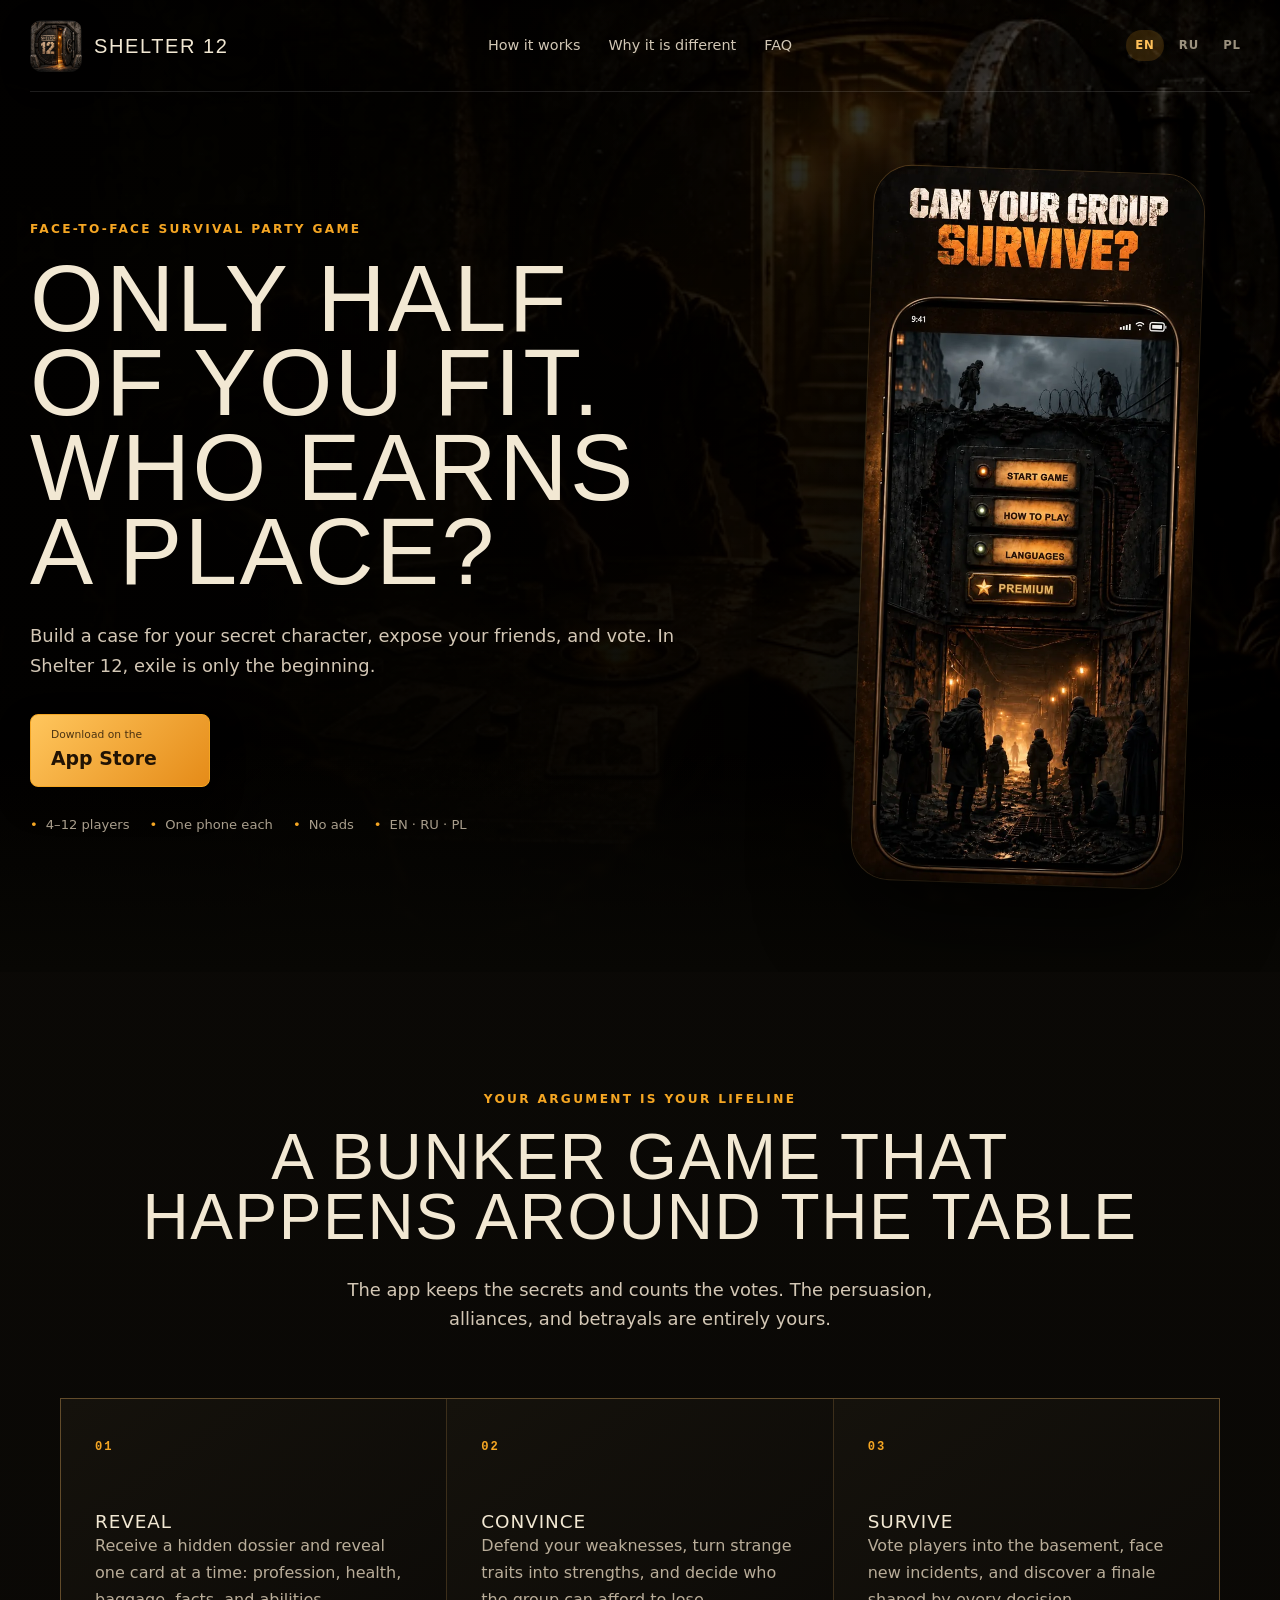
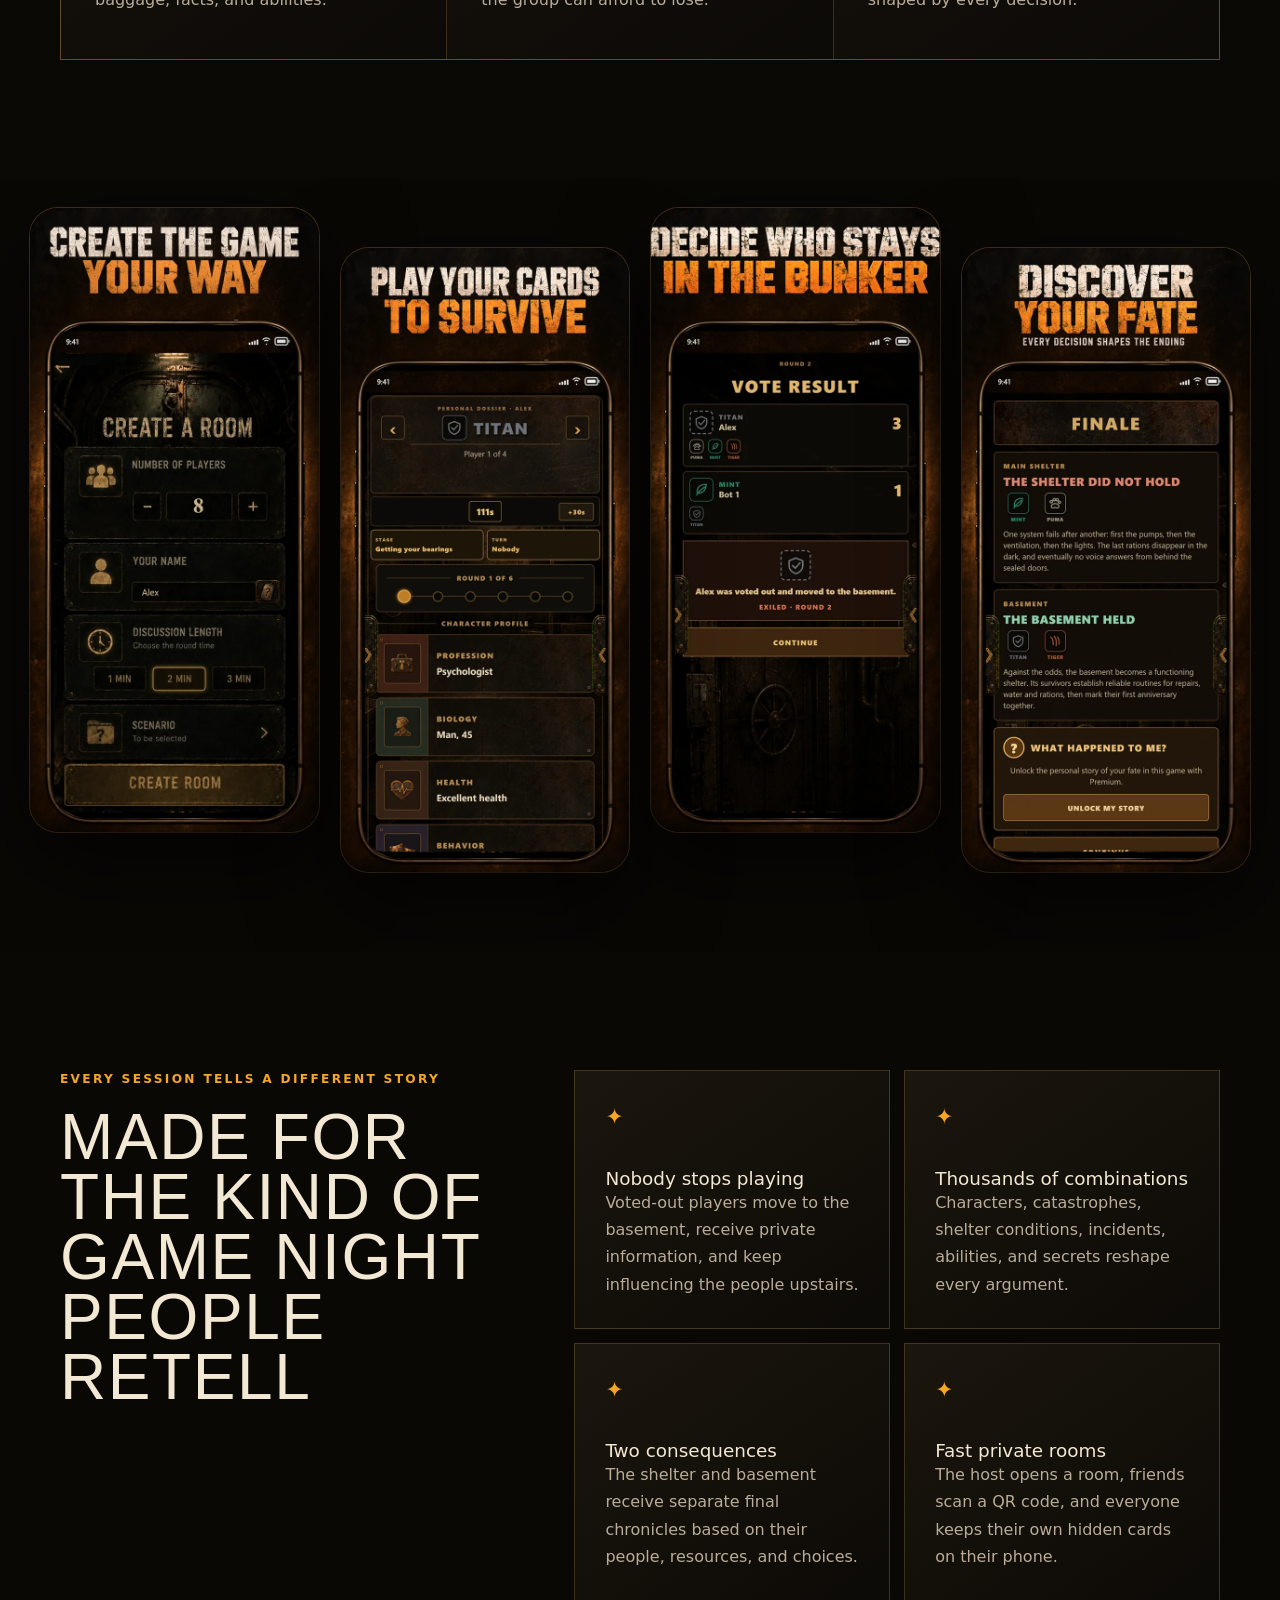
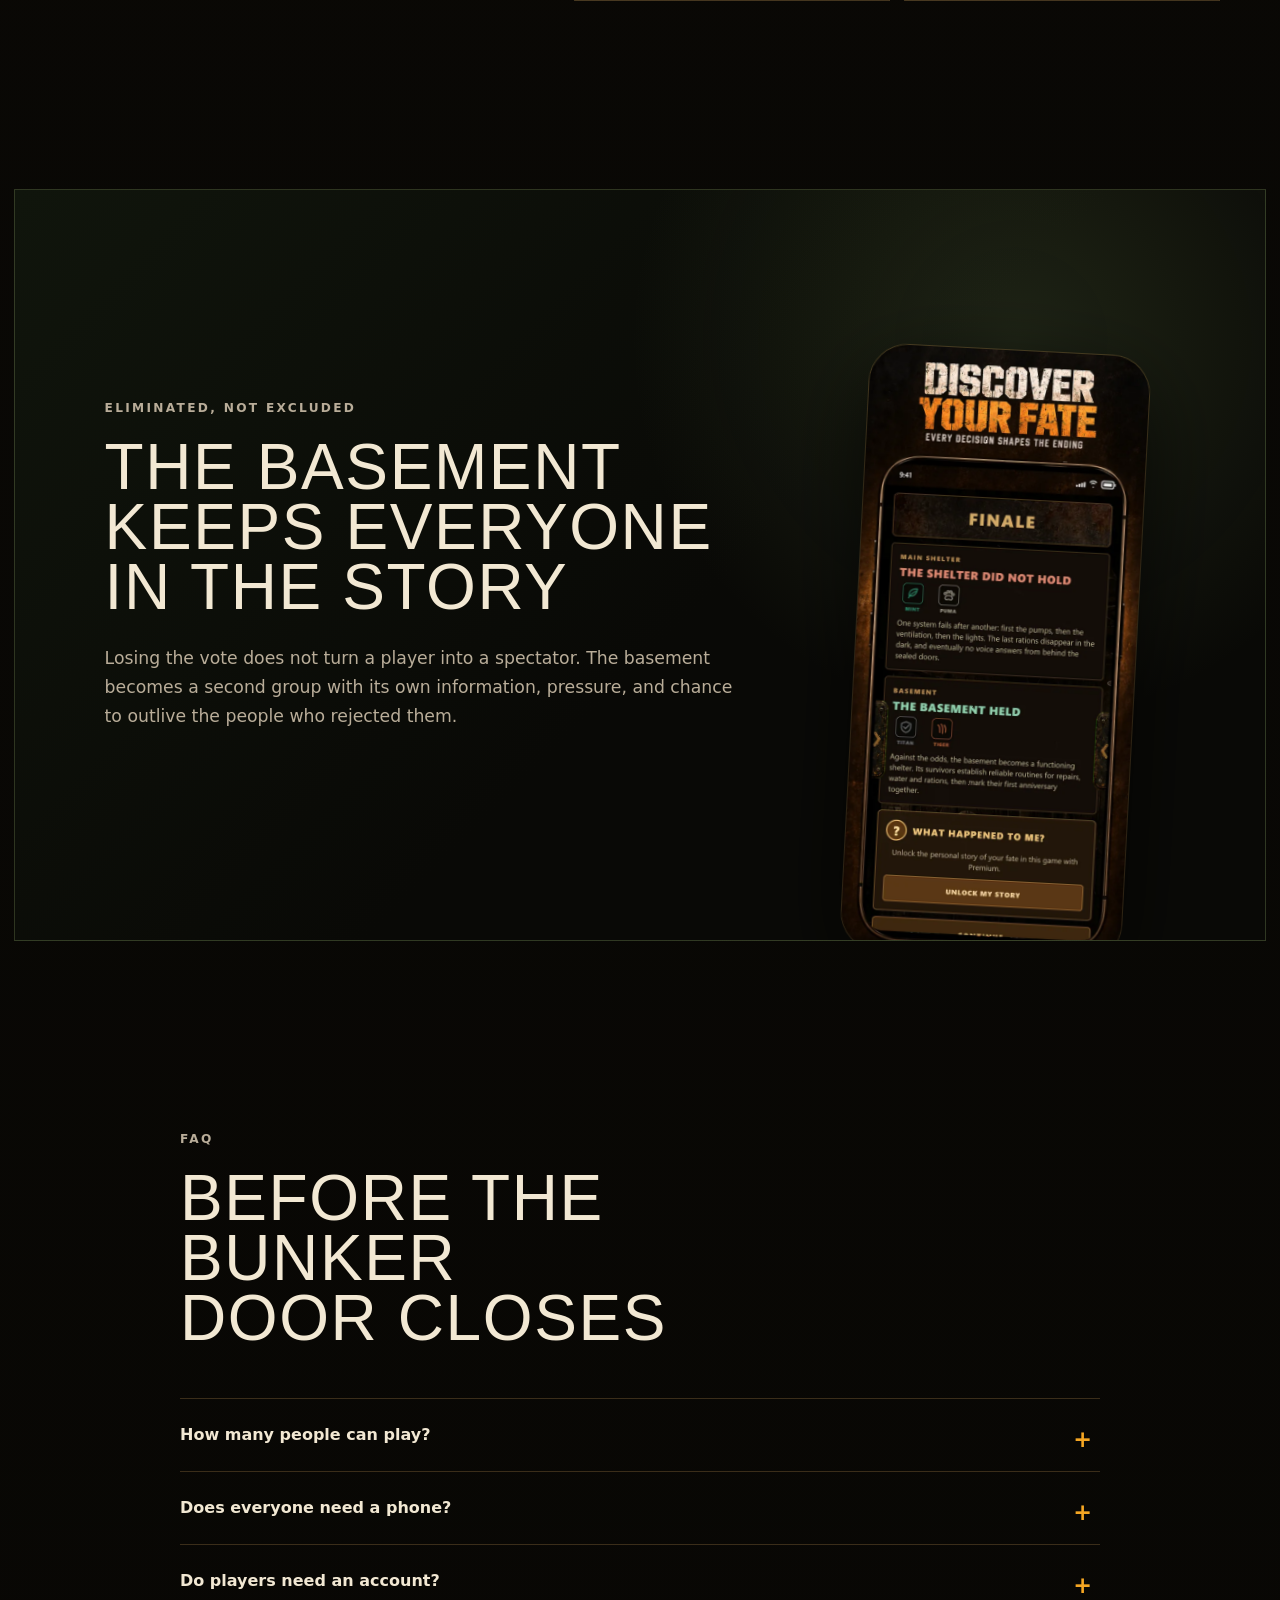
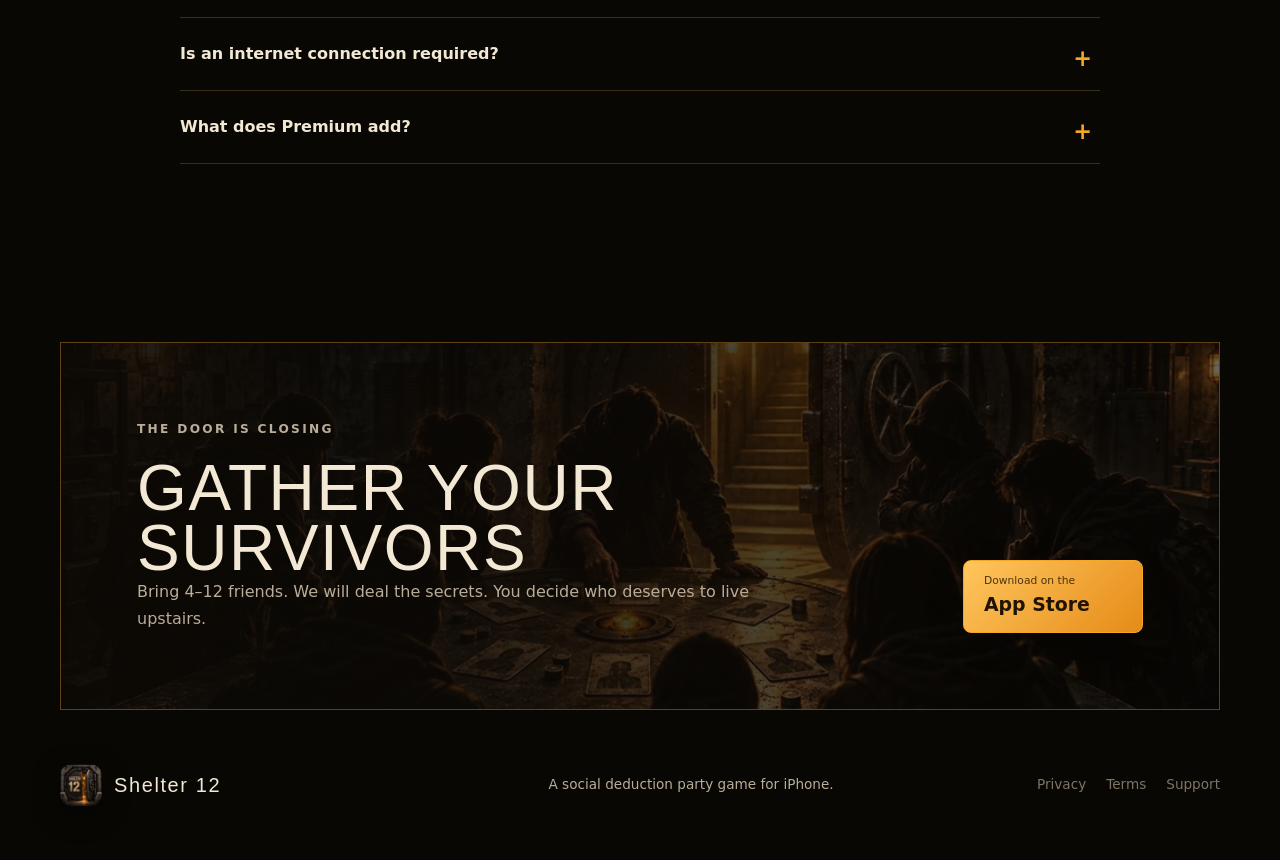
==== commit 00cd766d: "focus landing page on App Store" ====
--- a/index.html
+++ b/index.html
@@ -1,2 +1,2 @@
-<!DOCTYPE html><html lang="en"><head><meta charSet="utf-8"/><meta name="viewport" content="width=device-width, initial-scale=1"/><link rel="preload" href="screens/survive.webp" as="image" fetchPriority="high"/><link rel="preload" href="app-icon.webp" as="image"/><link rel="stylesheet" href="assets/index-Bi7qeIgd.css" data-rsc-css-href="assets/index-Bi7qeIgd.css" data-precedence="vite-rsc/importer-resources"/><title>Shelter 12 — Bunker Party Game for 4–12 Friends | Shelter 12</title><meta name="description" content="Reveal secrets, debate, vote, and survive. Shelter 12 is a face-to-face social deduction party game for 4–12 friends on iPhone and Android."/><meta name="application-name" content="Shelter 12"/><meta name="keywords" content="party game,social deduction game,bunker game,survival game,game night,games for friends"/><meta name="author" content="Shelter 12"/><meta name="creator" content="Shelter 12"/><meta property="og:title" content="Shelter 12: Bunker Party Game"/><meta property="og:description" content="Only half of your friends fit. Debate, vote, and discover who survives."/><meta property="og:site_name" content="Shelter 12"/><meta property="og:type" content="website"/><meta property="og:locale" content="en_US"/><meta property="og:image" content="https://vladekmarch.github.io/og.png"/><meta property="og:image:width" content="1200"/><meta property="og:image:height" content="630"/><meta property="og:image:alt" content="Shelter 12 — Only half of you fit"/><meta name="twitter:card" content="summary_large_image"/><meta name="twitter:title" content="Shelter 12: Bunker Party Game"/><meta name="twitter:description" content="Only half of your friends fit. Who earns a place?"/><meta name="twitter:image" content="https://vladekmarch.github.io/og.png"/><link rel="icon" href="https://vladekmarch.github.io/app-icon.webp"/><link rel="apple-touch-icon" href="https://vladekmarch.github.io/app-icon.webp"/><link rel="canonical" href="https://vladekmarch.github.io/"/><link rel="alternate" hrefLang="en" href="https://vladekmarch.github.io/"/><link rel="alternate" hrefLang="ru" href="https://vladekmarch.github.io/ru"/><link rel="alternate" hrefLang="pl" href="https://vladekmarch.github.io/pl"/><meta name="theme-color" content="#0b0906"/><meta name="color-scheme" content="dark"/>
-</head><body><main lang="en"><script type="application/ld+json">{"@context":"https://schema.org","@type":"VideoGame","name":"Shelter 12: Bunker Party Game","description":"A face-to-face social deduction party game for 4–12 friends.","genre":["Party game","Social deduction","Board game"],"numberOfPlayers":{"@type":"QuantitativeValue","minValue":4,"maxValue":12},"operatingSystem":["iOS","Android"],"applicationCategory":"GameApplication","inLanguage":["en","ru","pl"],"offers":{"@type":"Offer","price":"0","priceCurrency":"USD"},"downloadUrl":["https://apps.apple.com/app/id6805146649","https://play.google.com/store/apps/details?id=com.shelter12.app"]}</script><header class="site-header"><a class="brand" href="/shelter12/" aria-label="Shelter 12 home"><img src="app-icon.webp" alt="" width="52" height="52"/><span>SHELTER 12</span></a><nav class="top-nav" aria-label="Main navigation"><a href="#how">How it works</a><a href="#features">Why it is different</a><a href="#faq">FAQ</a></nav><nav class="languages" aria-label="Language"><a class="active" href="/shelter12/" hrefLang="en">EN</a><a class="" href="/shelter12/ru/" hrefLang="ru">RU</a><a class="" href="/shelter12/pl/" hrefLang="pl">PL</a></nav></header><section class="hero"><div class="hero-backdrop" aria-hidden="true"></div><div class="hero-copy"><p class="eyebrow">Face-to-face survival party game</p><h1>Only half of you fit. Who earns a place?</h1><p class="hero-lead">Build a case for your secret character, expose your friends, and vote. In Shelter 12, exile is only the beginning.</p><div class="store-actions"><a class="store-button primary" href="https://apps.apple.com/app/id6805146649" rel="noreferrer"><span class="store-small">Download on the</span><strong>App Store</strong></a><a class="store-button" href="https://play.google.com/store/apps/details?id=com.shelter12.app" rel="noreferrer"><span class="store-small">Get it on</span><strong>Google Play</strong></a></div><div class="proof-row" aria-label="Quick facts"><span>4–12 players</span><span>One phone each</span><span>No ads</span><span>EN · RU · PL</span></div></div><div class="hero-phone" aria-label="Shelter 12 game menu on an iPhone"><img src="screens/survive.webp" alt="Shelter 12 game menu on an iPhone" width="540" height="1168" fetchPriority="high"/></div></section><section class="section intro" id="how"><p class="section-kicker">Your argument is your lifeline</p><h2>A bunker game that happens around the table</h2><p class="section-lead">The app keeps the secrets and counts the votes. The persuasion, alliances, and betrayals are entirely yours.</p><div class="steps"><article class="step"><span class="step-number">0<!-- -->1</span><h3>Reveal</h3><p>Receive a hidden dossier and reveal one card at a time: profession, health, baggage, facts, and abilities.</p></article><article class="step"><span class="step-number">0<!-- -->2</span><h3>Convince</h3><p>Defend your weaknesses, turn strange traits into strengths, and decide who the group can afford to lose.</p></article><article class="step"><span class="step-number">0<!-- -->3</span><h3>Survive</h3><p>Vote players into the basement, face new incidents, and discover a finale shaped by every decision.</p></article></div></section><section class="screen-gallery" aria-label="Shelter 12 gameplay screenshots"><div class="gallery-track"><figure class="screen-card screen-1"><img src="screens/create.webp" alt="Creating a Shelter 12 game room" width="540" height="1168" loading="lazy"/></figure><figure class="screen-card screen-2"><img src="screens/character.webp" alt="A secret character dossier in Shelter 12" width="540" height="1168" loading="lazy"/></figure><figure class="screen-card screen-3"><img src="screens/vote.webp" alt="Voting to decide who enters the bunker" width="540" height="1168" loading="lazy"/></figure><figure class="screen-card screen-4"><img src="screens/finale.webp" alt="Two final stories for the shelter and basement" width="540" height="1168" loading="lazy"/></figure></div></section><section class="section features" id="features"><div class="feature-heading"><p class="section-kicker">Every session tells a different story</p><h2>Made for the kind of game night people retell</h2></div><div class="feature-grid"><article class="feature-card"><span class="feature-mark" aria-hidden="true">✦</span><h3>Nobody stops playing</h3><p>Voted-out players move to the basement, receive private information, and keep influencing the people upstairs.</p></article><article class="feature-card"><span class="feature-mark" aria-hidden="true">✦</span><h3>Thousands of combinations</h3><p>Characters, catastrophes, shelter conditions, incidents, abilities, and secrets reshape every argument.</p></article><article class="feature-card"><span class="feature-mark" aria-hidden="true">✦</span><h3>Two consequences</h3><p>The shelter and basement receive separate final chronicles based on their people, resources, and choices.</p></article><article class="feature-card"><span class="feature-mark" aria-hidden="true">✦</span><h3>Fast private rooms</h3><p>The host opens a room, friends scan a QR code, and everyone keeps their own hidden cards on their phone.</p></article></div></section><section class="basement-band"><div><p class="section-kicker">Eliminated, not excluded</p><h2>The basement keeps everyone in the story</h2><p>Losing the vote does not turn a player into a spectator. The basement becomes a second group with its own information, pressure, and chance to outlive the people who rejected them.</p></div><img src="screens/finale.webp" alt="Shelter 12 finale showing the outcomes of both groups" width="540" height="1168" loading="lazy"/></section><section class="section faq" id="faq"><p class="section-kicker">FAQ</p><h2>Before the bunker door closes</h2><div class="faq-list"><details><summary>How many people can play?</summary><p>Shelter 12 is designed for 4–12 people playing together in the same place.</p></details><details><summary>Does everyone need a phone?</summary><p>Yes. Each person uses an iPhone or Android phone for private cards, while the discussion happens face to face.</p></details><details><summary>Do players need an account?</summary><p>No account is needed for standard games. Optional sign-in is used to purchase and restore Premium.</p></details><details><summary>Is an internet connection required?</summary><p>Yes. Phones connect to the same private room through the Shelter 12 service.</p></details><details><summary>What does Premium add?</summary><p>Premium adds themed decks, controls for usefulness and difficulty, character differences, and personal epilogues.</p></details></div></section><section class="final-cta"><div><p class="section-kicker">The door is closing</p><h2>Gather your survivors</h2><p>Bring 4–12 friends. We will deal the secrets. You decide who deserves to live upstairs.</p></div><div class="store-actions"><a class="store-button primary" href="https://apps.apple.com/app/id6805146649" rel="noreferrer"><span class="store-small">Download on the</span><strong>App Store</strong></a><a class="store-button" href="https://play.google.com/store/apps/details?id=com.shelter12.app" rel="noreferrer"><span class="store-small">Get it on</span><strong>Google Play</strong></a></div></section><footer><div class="footer-brand"><img src="app-icon.webp" alt="" width="42" height="42"/><span>Shelter 12</span></div><p>A social deduction party game for iPhone and Android.</p><div class="footer-links"><a href="https://vladekmarch.github.io/shelter12/privacy/#en">Privacy</a><a href="https://vladekmarch.github.io/shelter12/privacy/#terms">Terms</a><a href="mailto:kaktuscom03@gmail.com">Support</a></div></footer></main></body></html>+<!DOCTYPE html><html lang="en"><head><meta charSet="utf-8"/><meta name="viewport" content="width=device-width, initial-scale=1"/><link rel="preload" href="screens/survive.webp" as="image" fetchPriority="high"/><link rel="preload" href="app-icon.webp" as="image"/><link rel="stylesheet" href="assets/index-CUOzGbHn.css" data-rsc-css-href="assets/index-CUOzGbHn.css" data-precedence="vite-rsc/importer-resources"/><title>Shelter 12 — Bunker Party Game for 4–12 Friends | Shelter 12</title><meta name="description" content="Reveal secrets, debate, vote, and survive. Shelter 12 is a face-to-face social deduction party game for 4–12 friends on iPhone."/><meta name="application-name" content="Shelter 12"/><meta name="keywords" content="party game,social deduction game,bunker game,survival game,game night,games for friends"/><meta name="author" content="Shelter 12"/><meta name="creator" content="Shelter 12"/><meta property="og:title" content="Shelter 12: Bunker Party Game"/><meta property="og:description" content="Only half of your friends fit. Debate, vote, and discover who survives."/><meta property="og:site_name" content="Shelter 12"/><meta property="og:type" content="website"/><meta property="og:locale" content="en_US"/><meta property="og:image" content="https://vladekmarch.github.io/shelter12/og.png"/><meta property="og:image:width" content="1200"/><meta property="og:image:height" content="630"/><meta property="og:image:alt" content="Shelter 12 — Only half of you fit"/><meta name="twitter:card" content="summary_large_image"/><meta name="twitter:title" content="Shelter 12: Bunker Party Game"/><meta name="twitter:description" content="Only half of your friends fit. Who earns a place?"/><meta name="twitter:image" content="https://vladekmarch.github.io/shelter12/og.png"/><link rel="icon" href="https://vladekmarch.github.io/shelter12/app-icon.webp"/><link rel="apple-touch-icon" href="https://vladekmarch.github.io/shelter12/app-icon.webp"/><link rel="canonical" href="https://vladekmarch.github.io/shelter12/"/><link rel="alternate" hrefLang="en" href="https://vladekmarch.github.io/shelter12/"/><link rel="alternate" hrefLang="ru" href="https://vladekmarch.github.io/shelter12/ru/"/><link rel="alternate" hrefLang="pl" href="https://vladekmarch.github.io/shelter12/pl/"/><meta name="theme-color" content="#0b0906"/><meta name="color-scheme" content="dark"/>
+</head><body><main lang="en"><script type="application/ld+json">{"@context":"https://schema.org","@type":"VideoGame","name":"Shelter 12: Bunker Party Game","description":"A face-to-face social deduction party game for 4–12 friends.","genre":["Party game","Social deduction","Board game"],"numberOfPlayers":{"@type":"QuantitativeValue","minValue":4,"maxValue":12},"operatingSystem":"iOS","applicationCategory":"GameApplication","inLanguage":["en","ru","pl"],"offers":{"@type":"Offer","price":"0","priceCurrency":"USD"},"downloadUrl":"https://apps.apple.com/app/id6805146649"}</script><header class="site-header"><a class="brand" href="/shelter12/" aria-label="Shelter 12 home"><img src="app-icon.webp" alt="" width="52" height="52"/><span>SHELTER 12</span></a><nav class="top-nav" aria-label="Main navigation"><a href="#how">How it works</a><a href="#features">Why it is different</a><a href="#faq">FAQ</a></nav><nav class="languages" aria-label="Language"><a class="active" href="/shelter12/" hrefLang="en">EN</a><a class="" href="/shelter12/ru/" hrefLang="ru">RU</a><a class="" href="/shelter12/pl/" hrefLang="pl">PL</a></nav></header><section class="hero"><div class="hero-backdrop" aria-hidden="true"></div><div class="hero-copy"><p class="eyebrow">Face-to-face survival party game</p><h1>Only half of you fit. Who earns a place?</h1><p class="hero-lead">Build a case for your secret character, expose your friends, and vote. In Shelter 12, exile is only the beginning.</p><div class="store-actions"><a class="store-button primary" href="https://apps.apple.com/app/id6805146649" rel="noreferrer"><span class="store-small">Download on the</span><strong>App Store</strong></a></div><div class="proof-row" aria-label="Quick facts"><span>4–12 players</span><span>One phone each</span><span>No ads</span><span>EN · RU · PL</span></div></div><div class="hero-phone" aria-label="Shelter 12 game menu on an iPhone"><img src="screens/survive.webp" alt="Shelter 12 game menu on an iPhone" width="540" height="1168" fetchPriority="high"/></div></section><section class="section intro" id="how"><p class="section-kicker">Your argument is your lifeline</p><h2>A bunker game that happens around the table</h2><p class="section-lead">The app keeps the secrets and counts the votes. The persuasion, alliances, and betrayals are entirely yours.</p><div class="steps"><article class="step"><span class="step-number">0<!-- -->1</span><h3>Reveal</h3><p>Receive a hidden dossier and reveal one card at a time: profession, health, baggage, facts, and abilities.</p></article><article class="step"><span class="step-number">0<!-- -->2</span><h3>Convince</h3><p>Defend your weaknesses, turn strange traits into strengths, and decide who the group can afford to lose.</p></article><article class="step"><span class="step-number">0<!-- -->3</span><h3>Survive</h3><p>Vote players into the basement, face new incidents, and discover a finale shaped by every decision.</p></article></div></section><section class="screen-gallery" aria-label="Shelter 12 gameplay screenshots"><div class="gallery-track"><figure class="screen-card screen-1"><img src="screens/create.webp" alt="Creating a Shelter 12 game room" width="540" height="1168" loading="lazy"/></figure><figure class="screen-card screen-2"><img src="screens/character.webp" alt="A secret character dossier in Shelter 12" width="540" height="1168" loading="lazy"/></figure><figure class="screen-card screen-3"><img src="screens/vote.webp" alt="Voting to decide who enters the bunker" width="540" height="1168" loading="lazy"/></figure><figure class="screen-card screen-4"><img src="screens/finale.webp" alt="Two final stories for the shelter and basement" width="540" height="1168" loading="lazy"/></figure></div></section><section class="section features" id="features"><div class="feature-heading"><p class="section-kicker">Every session tells a different story</p><h2>Made for the kind of game night people retell</h2></div><div class="feature-grid"><article class="feature-card"><span class="feature-mark" aria-hidden="true">✦</span><h3>Nobody stops playing</h3><p>Voted-out players move to the basement, receive private information, and keep influencing the people upstairs.</p></article><article class="feature-card"><span class="feature-mark" aria-hidden="true">✦</span><h3>Thousands of combinations</h3><p>Characters, catastrophes, shelter conditions, incidents, abilities, and secrets reshape every argument.</p></article><article class="feature-card"><span class="feature-mark" aria-hidden="true">✦</span><h3>Two consequences</h3><p>The shelter and basement receive separate final chronicles based on their people, resources, and choices.</p></article><article class="feature-card"><span class="feature-mark" aria-hidden="true">✦</span><h3>Fast private rooms</h3><p>The host opens a room, friends scan a QR code, and everyone keeps their own hidden cards on their phone.</p></article></div></section><section class="basement-band"><div><p class="section-kicker">Eliminated, not excluded</p><h2>The basement keeps everyone in the story</h2><p>Losing the vote does not turn a player into a spectator. The basement becomes a second group with its own information, pressure, and chance to outlive the people who rejected them.</p></div><img src="screens/finale.webp" alt="Shelter 12 finale showing the outcomes of both groups" width="540" height="1168" loading="lazy"/></section><section class="section faq" id="faq"><p class="section-kicker">FAQ</p><h2>Before the bunker door closes</h2><div class="faq-list"><details><summary>How many people can play?</summary><p>Shelter 12 is designed for 4–12 people playing together in the same place.</p></details><details><summary>Does everyone need a phone?</summary><p>Yes. Each person uses an iPhone for private cards, while the discussion happens face to face.</p></details><details><summary>Do players need an account?</summary><p>No account is needed for standard games. Optional sign-in is used to purchase and restore Premium.</p></details><details><summary>Is an internet connection required?</summary><p>Yes. Phones connect to the same private room through the Shelter 12 service.</p></details><details><summary>What does Premium add?</summary><p>Premium adds themed decks, controls for usefulness and difficulty, character differences, and personal epilogues.</p></details></div></section><section class="final-cta"><div><p class="section-kicker">The door is closing</p><h2>Gather your survivors</h2><p>Bring 4–12 friends. We will deal the secrets. You decide who deserves to live upstairs.</p></div><div class="store-actions"><a class="store-button primary" href="https://apps.apple.com/app/id6805146649" rel="noreferrer"><span class="store-small">Download on the</span><strong>App Store</strong></a></div></section><footer><div class="footer-brand"><img src="app-icon.webp" alt="" width="42" height="42"/><span>Shelter 12</span></div><p>A social deduction party game for iPhone.</p><div class="footer-links"><a href="https://vladekmarch.github.io/shelter12/privacy/#en">Privacy</a><a href="https://vladekmarch.github.io/shelter12/privacy/#terms">Terms</a><a href="mailto:kaktuscom03@gmail.com">Support</a></div></footer></main></body></html>
--- a/assets/index-CUOzGbHn.css
+++ b/assets/index-CUOzGbHn.css
@@ -0,0 +1,2 @@
+/*! tailwindcss v4.2.1 | MIT License | https://tailwindcss.com */
+@layer properties{@supports (((-webkit-hyphens:none)) and (not (margin-trim:inline))) or ((-moz-orient:inline) and (not (color:rgb(from red r g b)))){*,:before,:after,::backdrop{--tw-border-style:solid;--tw-blur:initial;--tw-brightness:initial;--tw-contrast:initial;--tw-grayscale:initial;--tw-hue-rotate:initial;--tw-invert:initial;--tw-opacity:initial;--tw-saturate:initial;--tw-sepia:initial;--tw-drop-shadow:initial;--tw-drop-shadow-color:initial;--tw-drop-shadow-alpha:100%;--tw-drop-shadow-size:initial}}}@layer theme{:root,:host{--font-sans:ui-sans-serif, system-ui, sans-serif, "Apple Color Emoji", "Segoe UI Emoji", "Segoe UI Symbol", "Noto Color Emoji";--font-mono:ui-monospace, SFMono-Regular, Menlo, Monaco, Consolas, "Liberation Mono", "Courier New", monospace;--spacing:.25rem;--default-font-family:var(--font-sans);--default-mono-font-family:var(--font-mono)}}@layer base{*,:after,:before,::backdrop{box-sizing:border-box;border:0 solid;margin:0;padding:0}::file-selector-button{box-sizing:border-box;border:0 solid;margin:0;padding:0}html,:host{-webkit-text-size-adjust:100%;tab-size:4;line-height:1.5;font-family:var(--default-font-family,ui-sans-serif, system-ui, sans-serif, "Apple Color Emoji", "Segoe UI Emoji", "Segoe UI Symbol", "Noto Color Emoji");font-feature-settings:var(--default-font-feature-settings,normal);font-variation-settings:var(--default-font-variation-settings,normal);-webkit-tap-highlight-color:transparent}hr{height:0;color:inherit;border-top-width:1px}abbr:where([title]){-webkit-text-decoration:underline dotted;text-decoration:underline dotted}h1,h2,h3,h4,h5,h6{font-size:inherit;font-weight:inherit}a{color:inherit;-webkit-text-decoration:inherit;-webkit-text-decoration:inherit;-webkit-text-decoration:inherit;-webkit-text-decoration:inherit;text-decoration:inherit}b,strong{font-weight:bolder}code,kbd,samp,pre{font-family:var(--default-mono-font-family,ui-monospace, SFMono-Regular, Menlo, Monaco, Consolas, "Liberation Mono", "Courier New", monospace);font-feature-settings:var(--default-mono-font-feature-settings,normal);font-variation-settings:var(--default-mono-font-variation-settings,normal);font-size:1em}small{font-size:80%}sub,sup{vertical-align:baseline;font-size:75%;line-height:0;position:relative}sub{bottom:-.25em}sup{top:-.5em}table{text-indent:0;border-color:inherit;border-collapse:collapse}:-moz-focusring{outline:auto}progress{vertical-align:baseline}summary{display:list-item}ol,ul,menu{list-style:none}img,svg,video,canvas,audio,iframe,embed,object{vertical-align:middle;display:block}img,video{max-width:100%;height:auto}button,input,select,optgroup,textarea{font:inherit;font-feature-settings:inherit;font-variation-settings:inherit;letter-spacing:inherit;color:inherit;opacity:1;background-color:#0000;border-radius:0}::file-selector-button{font:inherit;font-feature-settings:inherit;font-variation-settings:inherit;letter-spacing:inherit;color:inherit;opacity:1;background-color:#0000;border-radius:0}:where(select:is([multiple],[size])) optgroup{font-weight:bolder}:where(select:is([multiple],[size])) optgroup option{padding-inline-start:20px}::file-selector-button{margin-inline-end:4px}::placeholder{opacity:1}@supports (not ((-webkit-appearance:-apple-pay-button))) or (contain-intrinsic-size:1px){::placeholder{color:currentColor}@supports (color:color-mix(in lab, red, red)){::placeholder{color:color-mix(in oklab, currentcolor 50%, transparent)}}}textarea{resize:vertical}::-webkit-search-decoration{-webkit-appearance:none}::-webkit-date-and-time-value{min-height:1lh;text-align:inherit}::-webkit-datetime-edit{display:inline-flex}::-webkit-datetime-edit-fields-wrapper{padding:0}::-webkit-datetime-edit{padding-block:0}::-webkit-datetime-edit-year-field{padding-block:0}::-webkit-datetime-edit-month-field{padding-block:0}::-webkit-datetime-edit-day-field{padding-block:0}::-webkit-datetime-edit-hour-field{padding-block:0}::-webkit-datetime-edit-minute-field{padding-block:0}::-webkit-datetime-edit-second-field{padding-block:0}::-webkit-datetime-edit-millisecond-field{padding-block:0}::-webkit-datetime-edit-meridiem-field{padding-block:0}::-webkit-calendar-picker-indicator{line-height:1}:-moz-ui-invalid{box-shadow:none}button,input:where([type=button],[type=reset],[type=submit]){appearance:button}::file-selector-button{appearance:button}::-webkit-inner-spin-button{height:auto}::-webkit-outer-spin-button{height:auto}[hidden]:where(:not([hidden=until-found])){display:none!important}}@layer components;@layer utilities{.visible{visibility:visible}.relative{position:relative}.static{position:static}.start{inset-inline-start:var(--spacing)}.end{inset-inline-end:var(--spacing)}.flex{display:flex}.hidden{display:none}.table{display:table}.resize{resize:both}.flex-wrap{flex-wrap:wrap}.border{border-style:var(--tw-border-style);border-width:1px}.blur{--tw-blur:blur(8px);filter:var(--tw-blur,) var(--tw-brightness,) var(--tw-contrast,) var(--tw-grayscale,) var(--tw-hue-rotate,) var(--tw-invert,) var(--tw-saturate,) var(--tw-sepia,) var(--tw-drop-shadow,)}}:root{--ink:#f2e8d3;--muted:#b9ad99;--dim:#7e7465;--black:#080704;--panel:#12100b;--panel-2:#19150e;--line:#d7a95c3d;--amber:#f5a623;--amber-soft:#d78a24;--green:#8ea765}*{box-sizing:border-box}html{scroll-behavior:smooth;background:var(--black)}body{background:radial-gradient(circle at 50% -10%, #7045143b, transparent 36rem), linear-gradient(180deg, #0b0906 0%, var(--black) 100%);color:var(--ink);-webkit-font-smoothing:antialiased;margin:0;font-family:Inter,ui-sans-serif,system-ui,-apple-system,BlinkMacSystemFont,Segoe UI,sans-serif}a{color:inherit;text-decoration:none}img{max-width:100%;display:block}.site-header{z-index:20;border-bottom:1px solid #ffffff1f;grid-template-columns:1fr auto 1fr;align-items:center;gap:28px;width:min(1220px,100% - 40px);min-height:92px;display:grid;position:absolute;top:0;left:50%;transform:translate(-50%)}.brand{align-items:center;gap:12px;width:max-content;display:inline-flex}.brand img,.footer-brand img{border-radius:12px;box-shadow:0 8px 28px #00000073}.brand span,.footer-brand span{letter-spacing:.08em;font-family:Impact,Haettenschweiler,Arial Narrow Bold,sans-serif;font-size:1.25rem}.top-nav{color:#d2c7b5;gap:28px;font-size:.9rem;display:flex}.top-nav a:hover,.footer-links a:hover{color:var(--amber)}.languages{justify-self:end;gap:6px;display:flex}.languages a{color:#9c927f;letter-spacing:.08em;border-radius:999px;padding:7px 9px;font-size:.73rem;font-weight:800}.languages a.active{color:#ffc15a;background:#f5a62329}.hero{isolation:isolate;grid-template-columns:minmax(0,1.1fr) minmax(300px,.7fr);align-items:center;gap:80px;min-height:800px;padding:170px max(24px,50vw - 610px) 88px;display:grid;position:relative;overflow:hidden}.hero:after{content:"";z-index:-1;background:linear-gradient(transparent, var(--black));height:220px;position:absolute;inset:auto 0 0}.hero-backdrop{z-index:-2;filter:saturate(.82)contrast(1.05);background:linear-gradient(90deg,#080704fa 5%,#080704cc 48%,#08070480 100%),linear-gradient(#08070459,#080704e0),url(../hero.webp) 50%/cover no-repeat;position:absolute;inset:0}.hero-copy{max-width:750px}.eyebrow,.section-kicker{color:var(--amber);letter-spacing:.19em;text-transform:uppercase;margin:0 0 18px;font-size:.76rem;font-weight:900}h1,h2,h3{text-wrap:balance;margin:0}h1,h2{text-transform:uppercase;letter-spacing:.025em;font-family:Impact,Haettenschweiler,Arial Narrow Bold,sans-serif;font-weight:500}h1{max-width:800px;font-size:clamp(3.8rem,7.4vw,7.1rem);line-height:.89}h2{font-size:clamp(2.7rem,5vw,5.15rem);line-height:.94}h3{font-size:1.15rem;line-height:1.15}.hero-lead,.section-lead{color:#d3c7b5;max-width:650px;margin:28px 0 0;font-size:clamp(1.05rem,1.4vw,1.28rem);line-height:1.65}.store-actions{flex-wrap:wrap;gap:12px;margin-top:34px;display:flex}.store-button{background:#080704b8;border:1px solid #ffffff3d;border-radius:8px;min-width:180px;padding:12px 20px 13px;transition:transform .2s,border-color .2s,background .2s;box-shadow:0 14px 34px #00000047}.store-button:hover{border-color:var(--amber);background:#15110a;transform:translateY(-2px)}.store-button.primary{color:#211304;border-color:var(--amber);background:linear-gradient(135deg,#ffc65d,#e58b18)}.store-small{opacity:.8;font-size:.67rem;display:block}.store-button strong{margin-top:1px;font-size:1.18rem;display:block}.proof-row{color:#a99e8c;flex-wrap:wrap;gap:10px 20px;margin-top:28px;font-size:.82rem;display:flex}.proof-row span:before{content:"•";color:var(--amber);margin-right:8px}.hero-phone{justify-self:center;width:min(330px,100%);transform:rotate(2deg)}.hero-phone img,.screen-card img,.basement-band img{border-radius:38px;box-shadow:0 30px 90px #000000b8,0 0 0 1px #e0aa5c47}.section{width:min(1160px,100% - 40px);margin:0 auto;padding:118px 0}.intro{text-align:center}.intro .section-lead{margin-inline:auto}.steps{border:1px solid var(--line);background:var(--line);text-align:left;grid-template-columns:repeat(3,1fr);gap:1px;margin-top:64px;display:grid}.step{background:linear-gradient(145deg,#15120c,#0c0a07);min-height:260px;padding:34px;position:relative}.step-number{color:var(--amber);letter-spacing:.16em;font:700 .76rem/1 ui-monospace,monospace}.step h3{text-transform:uppercase;letter-spacing:.05em;margin-top:54px}.step p,.feature-card p,.basement-band p,.faq p,.final-cta p,footer p{color:var(--muted);line-height:1.7}.screen-gallery{padding:30px 0 120px;overflow:hidden}.gallery-track{grid-template-columns:repeat(4,1fr);align-items:center;gap:22px;width:min(1220px,100% - 24px);margin:0 auto;display:grid}.screen-card{margin:0}.screen-card:nth-child(2),.screen-card:nth-child(4){transform:translateY(40px)}.screen-card img{border-radius:28px}.features{grid-template-columns:.8fr 1.2fr;align-items:start;gap:84px;display:grid}.feature-heading{position:sticky;top:36px}.feature-grid{grid-template-columns:repeat(2,1fr);gap:14px;display:grid}.feature-card{border:1px solid var(--line);background:linear-gradient(145deg,#1c170feb,#0c0a07eb);min-height:250px;padding:30px}.feature-mark{color:var(--amber);font-size:1.35rem}.feature-card h3{margin-top:34px}.basement-band{background:radial-gradient(circle at 80% 20%,#69814938,#0000 24rem),linear-gradient(135deg,#10150c,#090906 55%);border:1px solid #8ea76547;grid-template-columns:1fr 350px;align-items:center;gap:90px;width:min(1280px,100% - 28px);min-height:610px;margin:70px auto;padding:72px clamp(28px,7vw,96px);display:grid;overflow:hidden}.basement-band>div{max-width:720px}.basement-band p:not(.section-kicker){margin-top:26px;font-size:1.08rem}.basement-band img{justify-self:center;width:280px;transform:rotate(3deg)translateY(88px)}.faq{max-width:920px}.faq h2{max-width:700px}.faq-list{border-top:1px solid var(--line);margin-top:50px}details{border-bottom:1px solid var(--line)}summary{cursor:pointer;padding:24px 42px 24px 0;font-weight:800;list-style:none;position:relative}summary::-webkit-details-marker{display:none}summary:after{content:"+";color:var(--amber);font-size:1.4rem;position:absolute;right:8px}details[open] summary:after{content:"–"}details p{max-width:760px;margin:-4px 0 22px}.final-cta{background:linear-gradient(90deg,#0c0905f0,#0c09059e),url(../hero.webp) 50%/cover no-repeat;border:1px solid #604016;grid-template-columns:1fr auto;align-items:end;gap:60px;width:min(1160px,100% - 40px);margin:60px auto 0;padding:76px;display:grid}.final-cta h2,.final-cta p:not(.section-kicker){max-width:620px}footer{width:min(1160px,100% - 40px);color:var(--dim);grid-template-columns:1fr 1fr auto;align-items:center;gap:30px;margin:0 auto;padding:54px 0;font-size:.85rem;display:grid}.footer-brand{color:var(--ink);align-items:center;gap:12px;display:flex}.footer-links{gap:20px;display:flex}@media (width<=900px){.site-header{grid-template-columns:1fr auto;min-height:78px}.top-nav{display:none}.brand img{width:44px;height:44px}.brand span{font-size:1rem}.hero{grid-template-columns:1fr 260px;gap:36px;min-height:auto;padding-top:132px}.steps{grid-template-columns:1fr}.step{min-height:210px}.step h3{margin-top:34px}.features{grid-template-columns:1fr;gap:50px}.feature-heading{position:static}.basement-band{grid-template-columns:1fr 260px;gap:30px}.final-cta{grid-template-columns:1fr;padding:52px}footer{grid-template-columns:1fr auto}footer>p{grid-row:2}}@media (width<=620px){.site-header{width:calc(100% - 24px)}.brand span{display:none}.languages a{padding:6px 7px}.hero{text-align:center;padding:120px 20px 72px;display:block}.hero-backdrop{background:linear-gradient(#08070480,#080704f5 72%),url(../hero.webp) 50%/cover no-repeat}h1{font-size:clamp(3.1rem,15vw,4.6rem)}h2{font-size:clamp(2.55rem,12vw,3.7rem)}.hero-lead{font-size:1rem}.store-actions,.proof-row{justify-content:center}.store-button{flex:1;min-width:145px}.hero-phone{width:220px;margin:54px auto 0;transform:rotate(2deg)}.section{width:calc(100% - 28px);padding:82px 0}.steps{margin-top:44px}.gallery-track{scroll-snap-type:x mandatory;grid-template-columns:repeat(4,230px);justify-content:start;padding:20px 10px 62px;overflow-x:auto}.screen-card{scroll-snap-align:center}.screen-card:nth-child(2),.screen-card:nth-child(4){transform:none}.feature-grid{grid-template-columns:1fr}.feature-card{min-height:auto}.basement-band{text-align:center;width:calc(100% - 20px);min-height:auto;padding:58px 24px 0;display:block}.basement-band img{width:220px;margin:44px auto 0;transform:translateY(46px)}.final-cta{text-align:center;width:calc(100% - 24px);padding:48px 24px}footer{flex-direction:column;align-items:flex-start;width:calc(100% - 28px);display:flex}}@media (prefers-reduced-motion:reduce){html{scroll-behavior:auto}.store-button{transition:none}}@property --tw-border-style{syntax:"*";inherits:false;initial-value:solid}@property --tw-blur{syntax:"*";inherits:false}@property --tw-brightness{syntax:"*";inherits:false}@property --tw-contrast{syntax:"*";inherits:false}@property --tw-grayscale{syntax:"*";inherits:false}@property --tw-hue-rotate{syntax:"*";inherits:false}@property --tw-invert{syntax:"*";inherits:false}@property --tw-opacity{syntax:"*";inherits:false}@property --tw-saturate{syntax:"*";inherits:false}@property --tw-sepia{syntax:"*";inherits:false}@property --tw-drop-shadow{syntax:"*";inherits:false}@property --tw-drop-shadow-color{syntax:"*";inherits:false}@property --tw-drop-shadow-alpha{syntax:"<percentage>";inherits:false;initial-value:100%}@property --tw-drop-shadow-size{syntax:"*";inherits:false}
